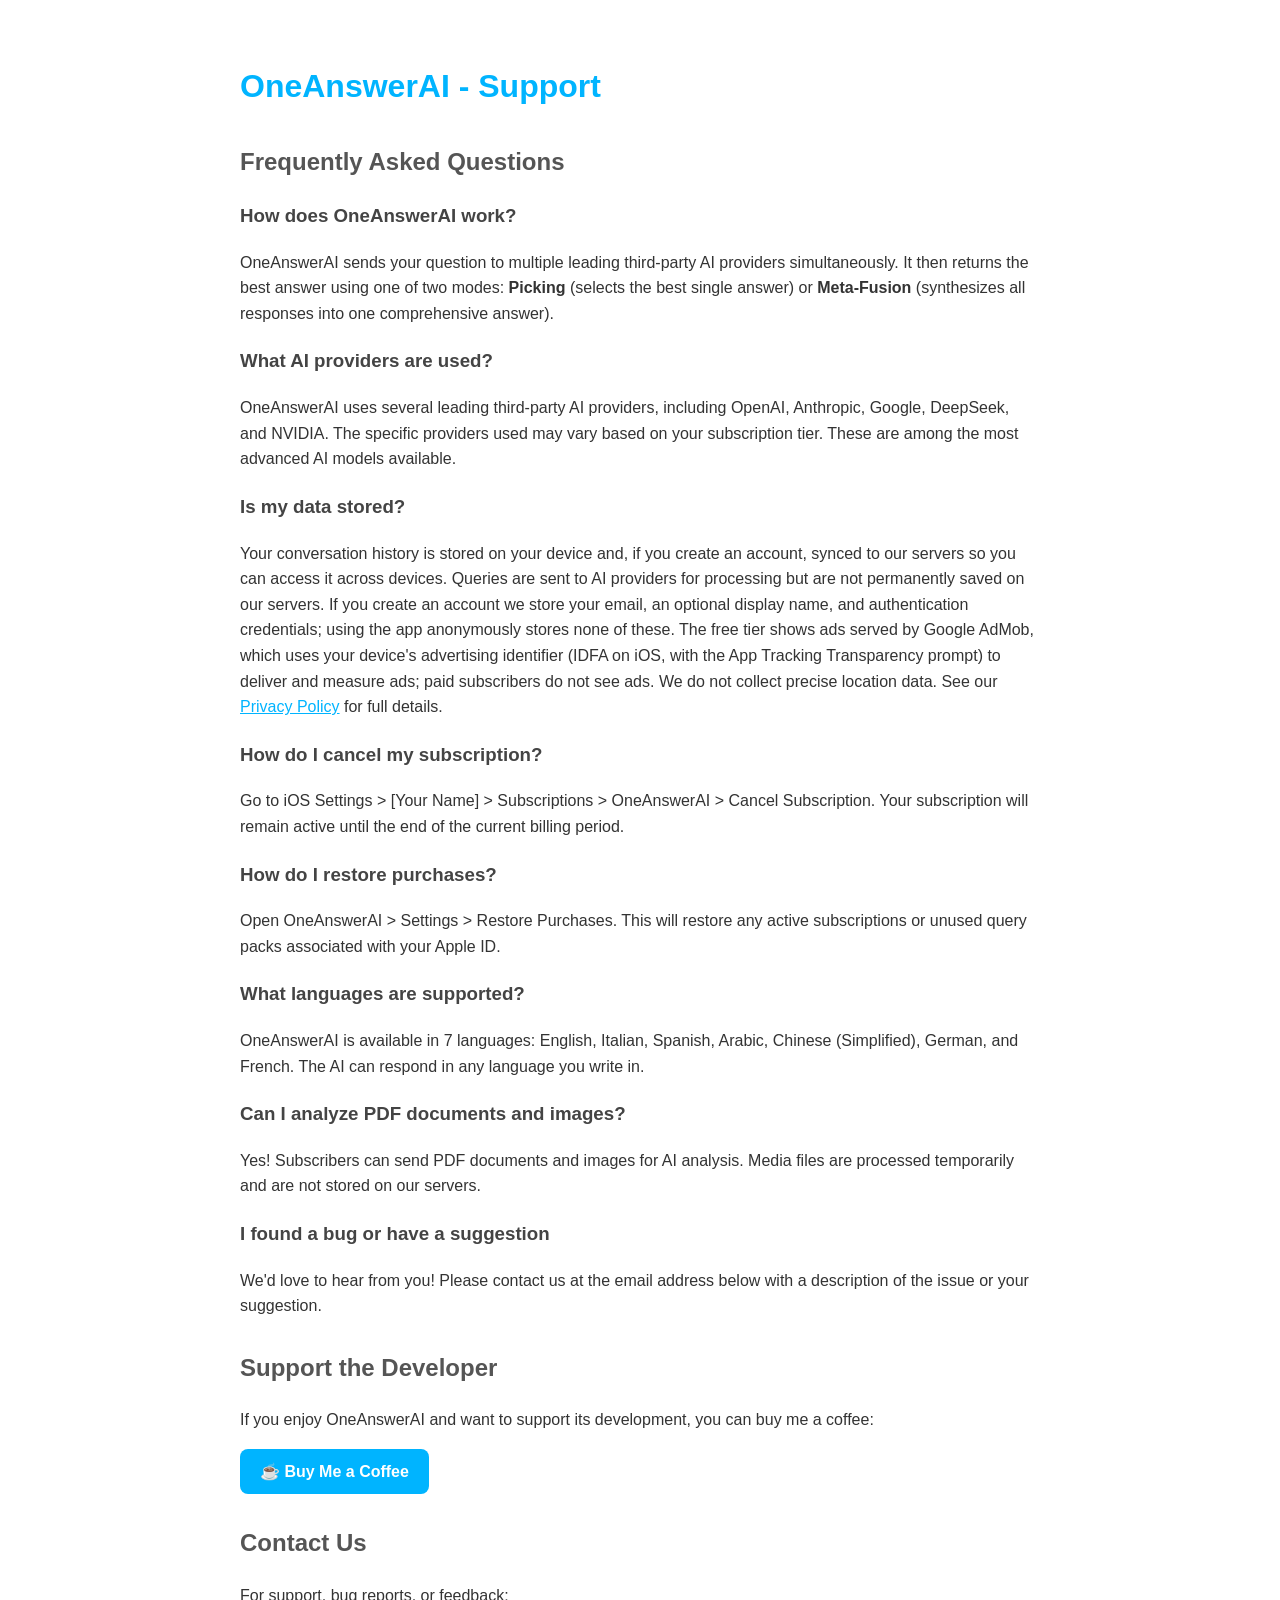
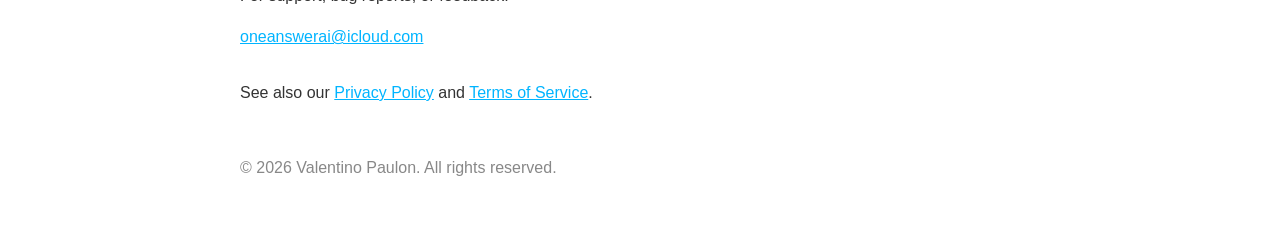
==== support.html @ 1c0a1a00 "Align privacy policy and FAQ with actual data collection (AdMob/IDFA/ATT, Sentry) and update contact" ====
<!DOCTYPE html>
<html lang="en">
<head>
    <meta charset="UTF-8">
    <meta name="viewport" content="width=device-width, initial-scale=1.0">
    <title>OneAnswerAI - Support</title>
    <style>
        body {
            font-family: -apple-system, BlinkMacSystemFont, 'Segoe UI', Roboto, sans-serif;
            max-width: 800px;
            margin: 0 auto;
            padding: 40px 20px;
            line-height: 1.6;
            color: #333;
        }
        h1 { color: #00B4FF; }
        h2 { color: #555; margin-top: 30px; }
        h3 { color: #444; margin-top: 20px; }
        .faq-answer { margin-left: 0; margin-bottom: 20px; }
        a { color: #00B4FF; }
    </style>
</head>
<body>
    <h1>OneAnswerAI - Support</h1>

    <h2>Frequently Asked Questions</h2>

    <h3>How does OneAnswerAI work?</h3>
    <p class="faq-answer">OneAnswerAI sends your question to multiple leading third-party AI providers simultaneously. It then returns the best answer using one of two modes: <strong>Picking</strong> (selects the best single answer) or <strong>Meta-Fusion</strong> (synthesizes all responses into one comprehensive answer).</p>

    <h3>What AI providers are used?</h3>
    <p class="faq-answer">OneAnswerAI uses several leading third-party AI providers, including OpenAI, Anthropic, Google, DeepSeek, and NVIDIA. The specific providers used may vary based on your subscription tier. These are among the most advanced AI models available.</p>

    <h3>Is my data stored?</h3>
    <p class="faq-answer">Your conversation history is stored on your device and, if you create an account, synced to our servers so you can access it across devices. Queries are sent to AI providers for processing but are not permanently saved on our servers. If you create an account we store your email, an optional display name, and authentication credentials; using the app anonymously stores none of these. The free tier shows ads served by Google AdMob, which uses your device's advertising identifier (IDFA on iOS, with the App Tracking Transparency prompt) to deliver and measure ads; paid subscribers do not see ads. We do not collect precise location data. See our <a href="index.html">Privacy Policy</a> for full details.</p>

    <h3>How do I cancel my subscription?</h3>
    <p class="faq-answer">Go to iOS Settings &gt; [Your Name] &gt; Subscriptions &gt; OneAnswerAI &gt; Cancel Subscription. Your subscription will remain active until the end of the current billing period.</p>

    <h3>How do I restore purchases?</h3>
    <p class="faq-answer">Open OneAnswerAI &gt; Settings &gt; Restore Purchases. This will restore any active subscriptions or unused query packs associated with your Apple ID.</p>

    <h3>What languages are supported?</h3>
    <p class="faq-answer">OneAnswerAI is available in 7 languages: English, Italian, Spanish, Arabic, Chinese (Simplified), German, and French. The AI can respond in any language you write in.</p>

    <h3>Can I analyze PDF documents and images?</h3>
    <p class="faq-answer">Yes! Subscribers can send PDF documents and images for AI analysis. Media files are processed temporarily and are not stored on our servers.</p>

    <h3>I found a bug or have a suggestion</h3>
    <p class="faq-answer">We'd love to hear from you! Please contact us at the email address below with a description of the issue or your suggestion.</p>

    <h2>Support the Developer</h2>
    <p>If you enjoy OneAnswerAI and want to support its development, you can buy me a coffee:</p>
    <p><a href="https://paypal.me/leviathan888" target="_blank" style="display: inline-block; background: #00B4FF; color: white; padding: 10px 20px; border-radius: 8px; text-decoration: none; font-weight: bold;">☕ Buy Me a Coffee</a></p>

    <h2>Contact Us</h2>
    <p>For support, bug reports, or feedback:</p>
    <p><a href="mailto:oneanswerai@icloud.com">oneanswerai@icloud.com</a></p>

    <p style="margin-top: 30px;">See also our <a href="index.html">Privacy Policy</a> and <a href="terms.html">Terms of Service</a>.</p>

    <p style="margin-top: 50px; color: #888;">&copy; 2026 Valentino Paulon. All rights reserved.</p>
</body>
</html>
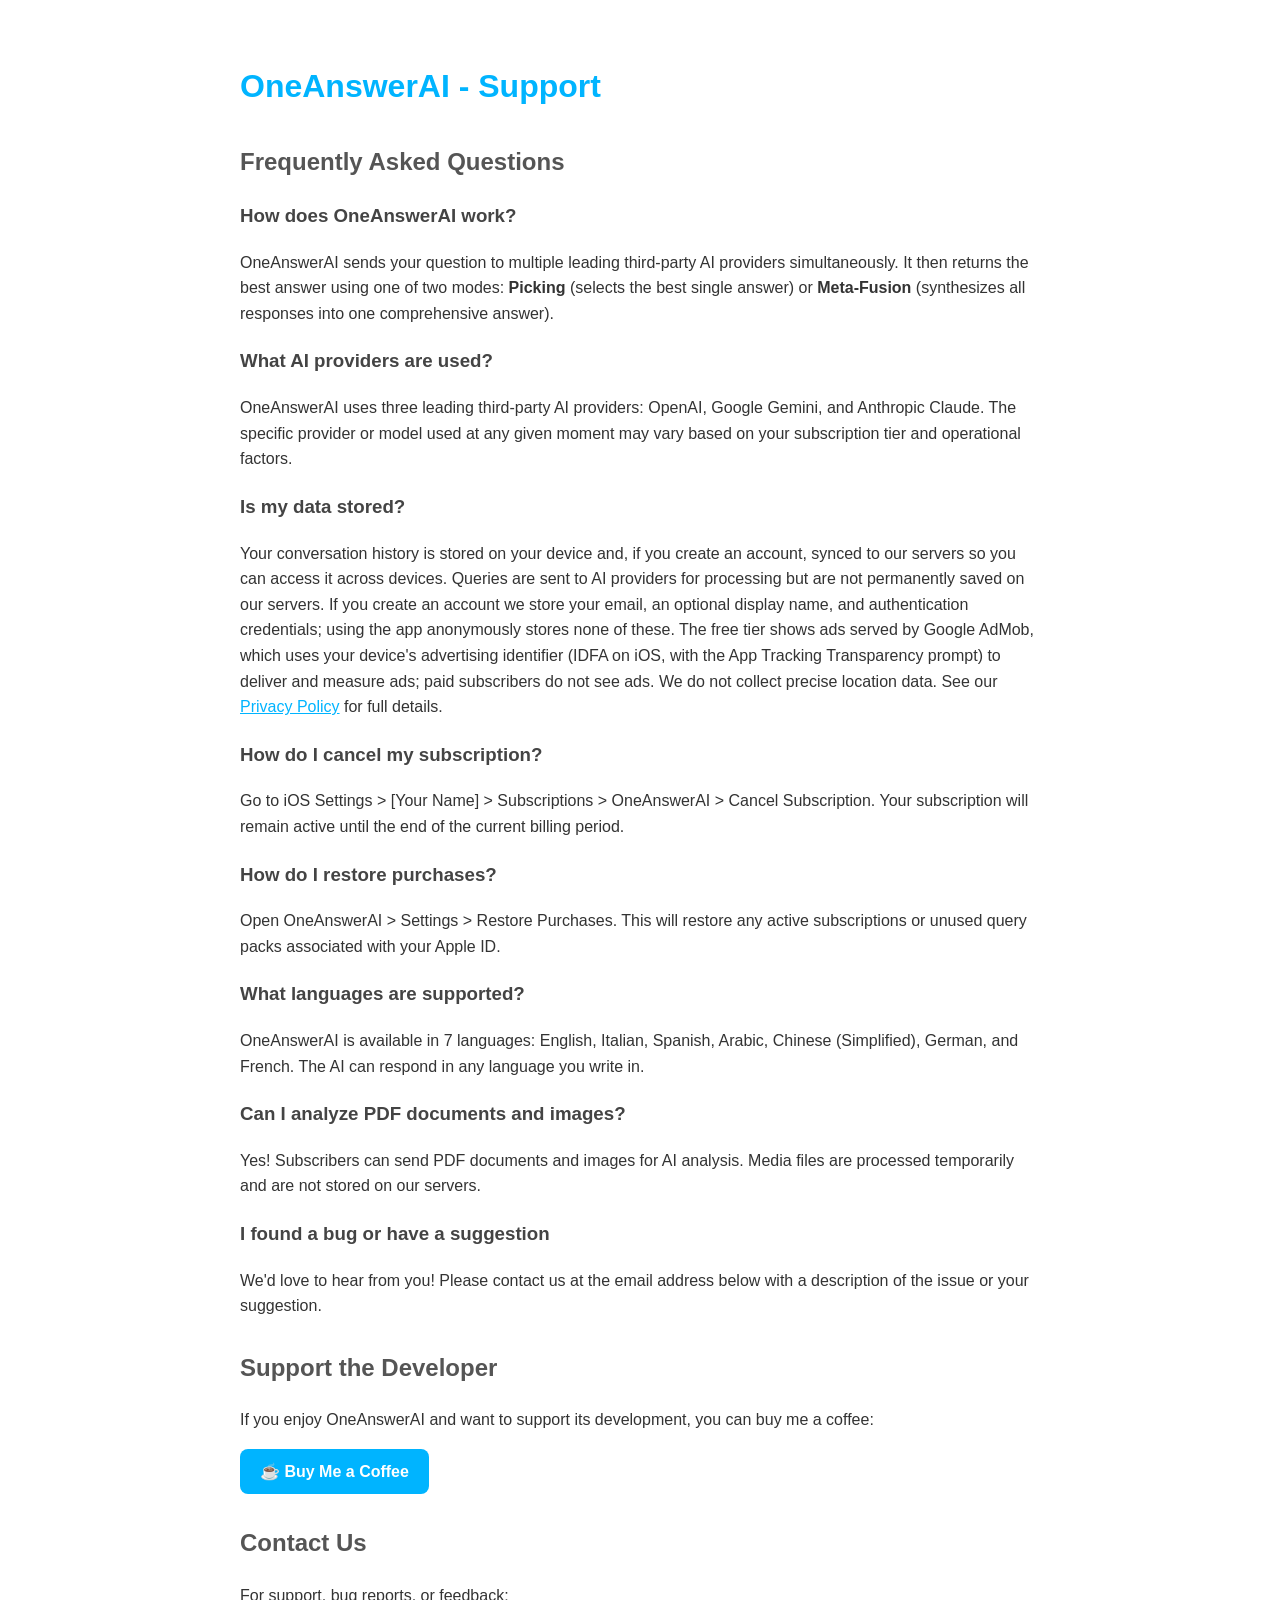
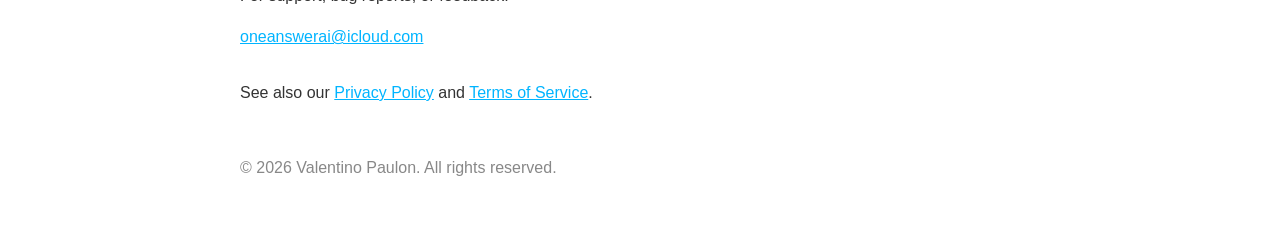
==== commit 60d4bffc: "privacy: remove DeepSeek and NVIDIA processors (not used in production) AI query processing uses onl" ====
--- a/support.html
+++ b/support.html
@@ -29,7 +29,7 @@
     <p class="faq-answer">OneAnswerAI sends your question to multiple leading third-party AI providers simultaneously. It then returns the best answer using one of two modes: <strong>Picking</strong> (selects the best single answer) or <strong>Meta-Fusion</strong> (synthesizes all responses into one comprehensive answer).</p>
 
     <h3>What AI providers are used?</h3>
-    <p class="faq-answer">OneAnswerAI uses several leading third-party AI providers, including OpenAI, Anthropic, Google, DeepSeek, and NVIDIA. The specific providers used may vary based on your subscription tier. These are among the most advanced AI models available.</p>
+    <p class="faq-answer">OneAnswerAI uses three leading third-party AI providers: OpenAI, Google Gemini, and Anthropic Claude. The specific provider or model used at any given moment may vary based on your subscription tier and operational factors.</p>
 
     <h3>Is my data stored?</h3>
     <p class="faq-answer">Your conversation history is stored on your device and, if you create an account, synced to our servers so you can access it across devices. Queries are sent to AI providers for processing but are not permanently saved on our servers. If you create an account we store your email, an optional display name, and authentication credentials; using the app anonymously stores none of these. The free tier shows ads served by Google AdMob, which uses your device's advertising identifier (IDFA on iOS, with the App Tracking Transparency prompt) to deliver and measure ads; paid subscribers do not see ads. We do not collect precise location data. See our <a href="index.html">Privacy Policy</a> for full details.</p>
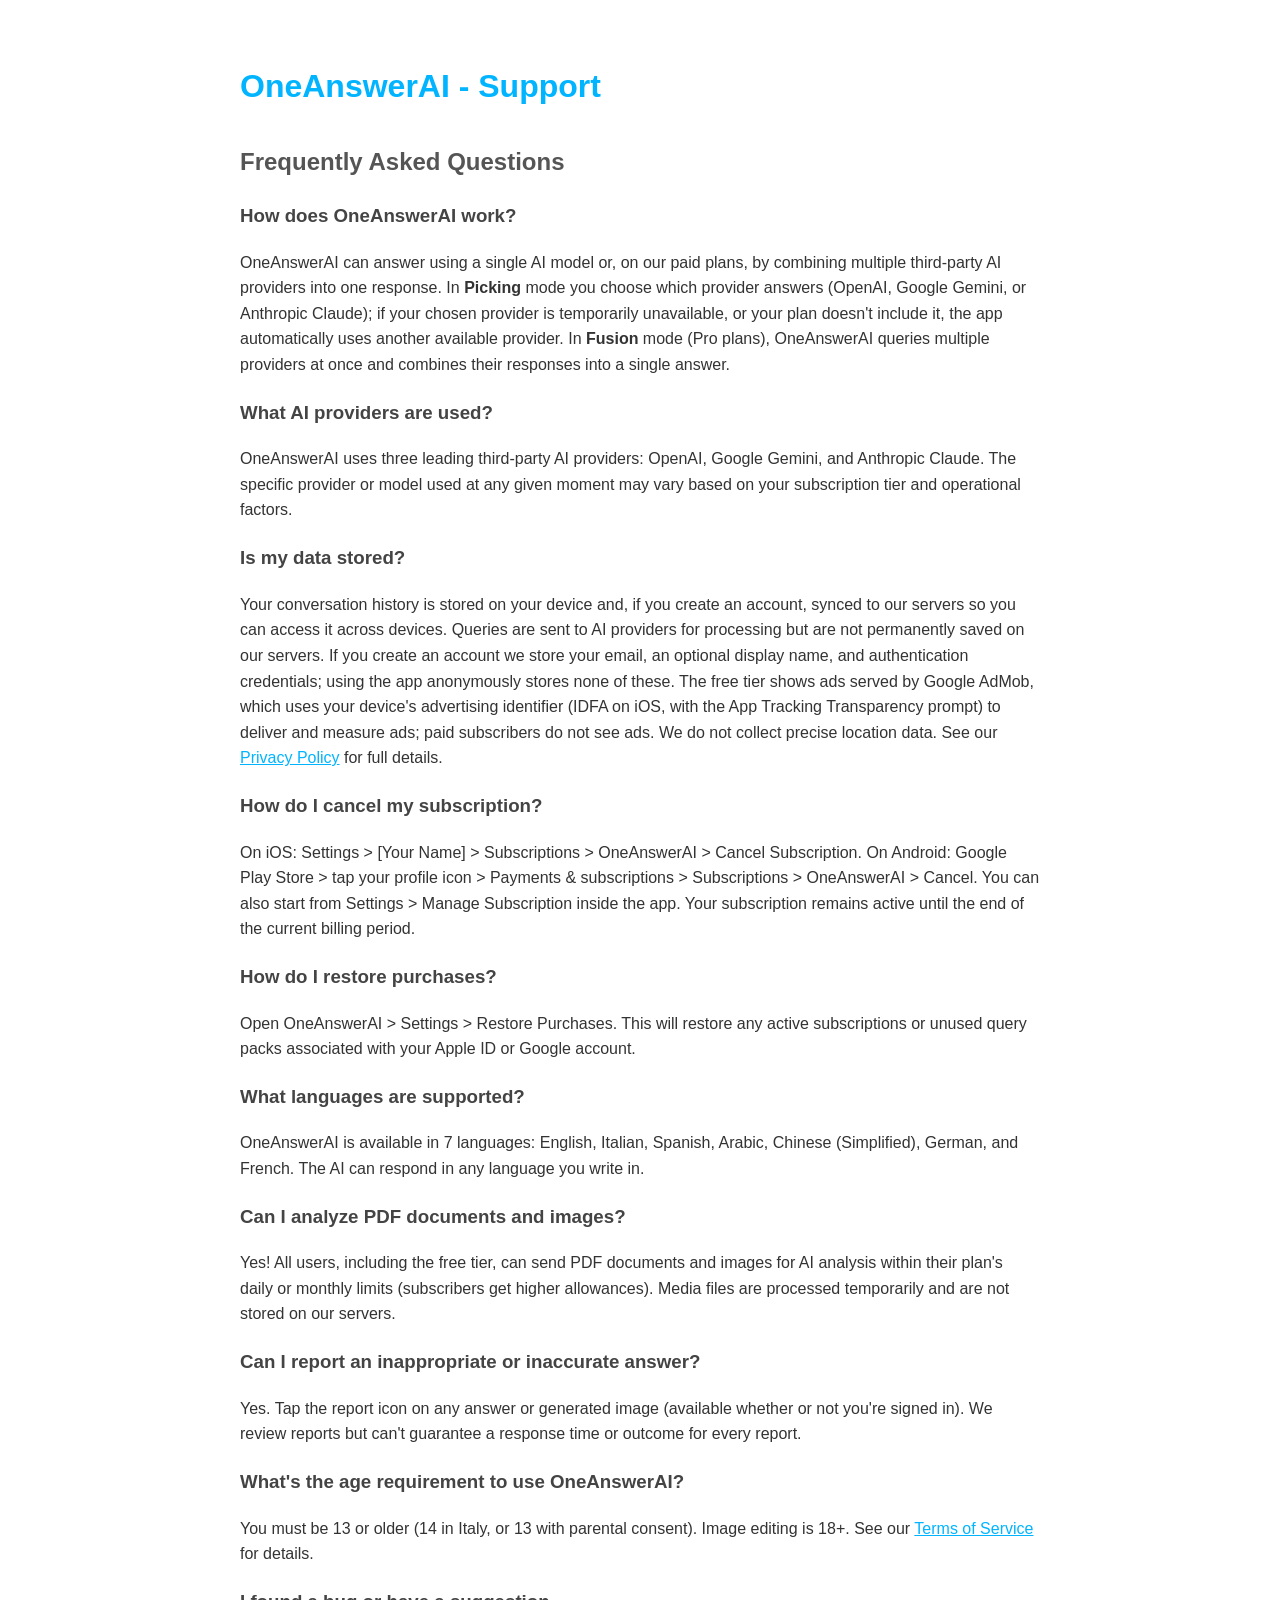
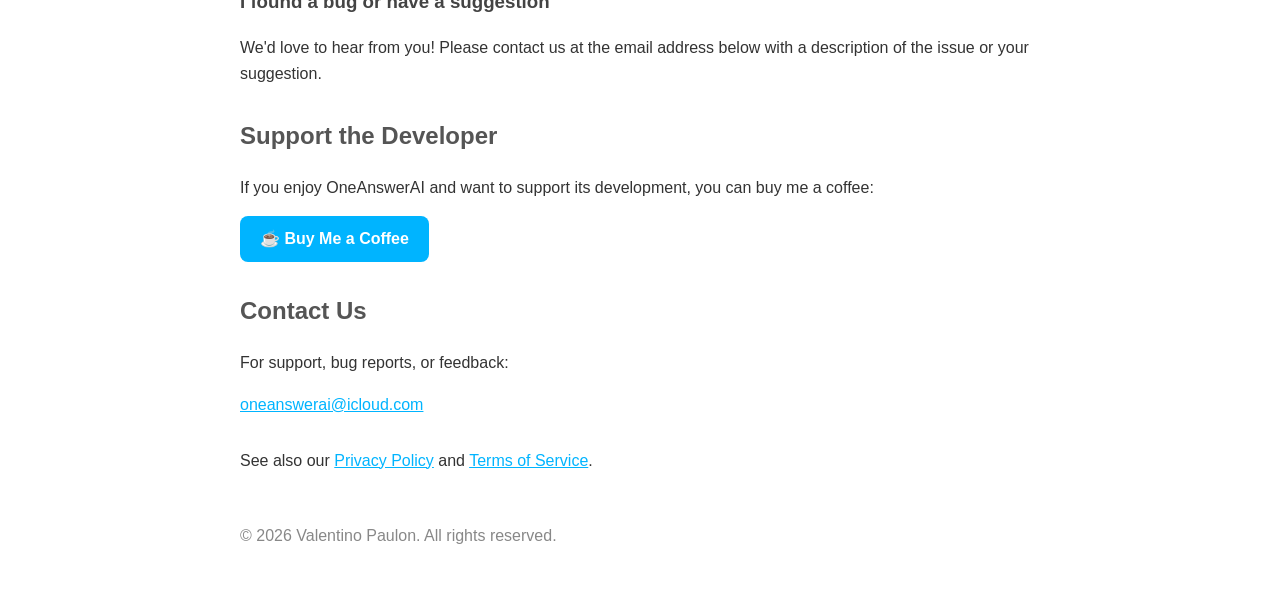
==== commit 86d7821d: "docs(support): fix FAQ accuracy for v2.1 (F101, G37, G01, G03, F177) - Picking/Fusion FAQ: describe " ====
--- a/support.html
+++ b/support.html
@@ -26,7 +26,7 @@
     <h2>Frequently Asked Questions</h2>
 
     <h3>How does OneAnswerAI work?</h3>
-    <p class="faq-answer">OneAnswerAI sends your question to multiple leading third-party AI providers simultaneously. It then returns the best answer using one of two modes: <strong>Picking</strong> (selects the best single answer) or <strong>Meta-Fusion</strong> (synthesizes all responses into one comprehensive answer).</p>
+    <p class="faq-answer">OneAnswerAI can answer using a single AI model or, on our paid plans, by combining multiple third-party AI providers into one response. In <strong>Picking</strong> mode you choose which provider answers (OpenAI, Google Gemini, or Anthropic Claude); if your chosen provider is temporarily unavailable, or your plan doesn't include it, the app automatically uses another available provider. In <strong>Fusion</strong> mode (Pro plans), OneAnswerAI queries multiple providers at once and combines their responses into a single answer.</p>
 
     <h3>What AI providers are used?</h3>
     <p class="faq-answer">OneAnswerAI uses three leading third-party AI providers: OpenAI, Google Gemini, and Anthropic Claude. The specific provider or model used at any given moment may vary based on your subscription tier and operational factors.</p>
@@ -35,16 +35,22 @@
     <p class="faq-answer">Your conversation history is stored on your device and, if you create an account, synced to our servers so you can access it across devices. Queries are sent to AI providers for processing but are not permanently saved on our servers. If you create an account we store your email, an optional display name, and authentication credentials; using the app anonymously stores none of these. The free tier shows ads served by Google AdMob, which uses your device's advertising identifier (IDFA on iOS, with the App Tracking Transparency prompt) to deliver and measure ads; paid subscribers do not see ads. We do not collect precise location data. See our <a href="index.html">Privacy Policy</a> for full details.</p>
 
     <h3>How do I cancel my subscription?</h3>
-    <p class="faq-answer">Go to iOS Settings &gt; [Your Name] &gt; Subscriptions &gt; OneAnswerAI &gt; Cancel Subscription. Your subscription will remain active until the end of the current billing period.</p>
+    <p class="faq-answer">On iOS: Settings &gt; [Your Name] &gt; Subscriptions &gt; OneAnswerAI &gt; Cancel Subscription. On Android: Google Play Store &gt; tap your profile icon &gt; Payments &amp; subscriptions &gt; Subscriptions &gt; OneAnswerAI &gt; Cancel. You can also start from Settings &gt; Manage Subscription inside the app. Your subscription remains active until the end of the current billing period.</p>
 
     <h3>How do I restore purchases?</h3>
-    <p class="faq-answer">Open OneAnswerAI &gt; Settings &gt; Restore Purchases. This will restore any active subscriptions or unused query packs associated with your Apple ID.</p>
+    <p class="faq-answer">Open OneAnswerAI &gt; Settings &gt; Restore Purchases. This will restore any active subscriptions or unused query packs associated with your Apple ID or Google account.</p>
 
     <h3>What languages are supported?</h3>
     <p class="faq-answer">OneAnswerAI is available in 7 languages: English, Italian, Spanish, Arabic, Chinese (Simplified), German, and French. The AI can respond in any language you write in.</p>
 
     <h3>Can I analyze PDF documents and images?</h3>
-    <p class="faq-answer">Yes! Subscribers can send PDF documents and images for AI analysis. Media files are processed temporarily and are not stored on our servers.</p>
+    <p class="faq-answer">Yes! All users, including the free tier, can send PDF documents and images for AI analysis within their plan's daily or monthly limits (subscribers get higher allowances). Media files are processed temporarily and are not stored on our servers.</p>
+
+    <h3>Can I report an inappropriate or inaccurate answer?</h3>
+    <p class="faq-answer">Yes. Tap the report icon on any answer or generated image (available whether or not you're signed in). We review reports but can't guarantee a response time or outcome for every report.</p>
+
+    <h3>What's the age requirement to use OneAnswerAI?</h3>
+    <p class="faq-answer">You must be 13 or older (14 in Italy, or 13 with parental consent). Image editing is 18+. See our <a href="terms.html">Terms of Service</a> for details.</p>
 
     <h3>I found a bug or have a suggestion</h3>
     <p class="faq-answer">We'd love to hear from you! Please contact us at the email address below with a description of the issue or your suggestion.</p>
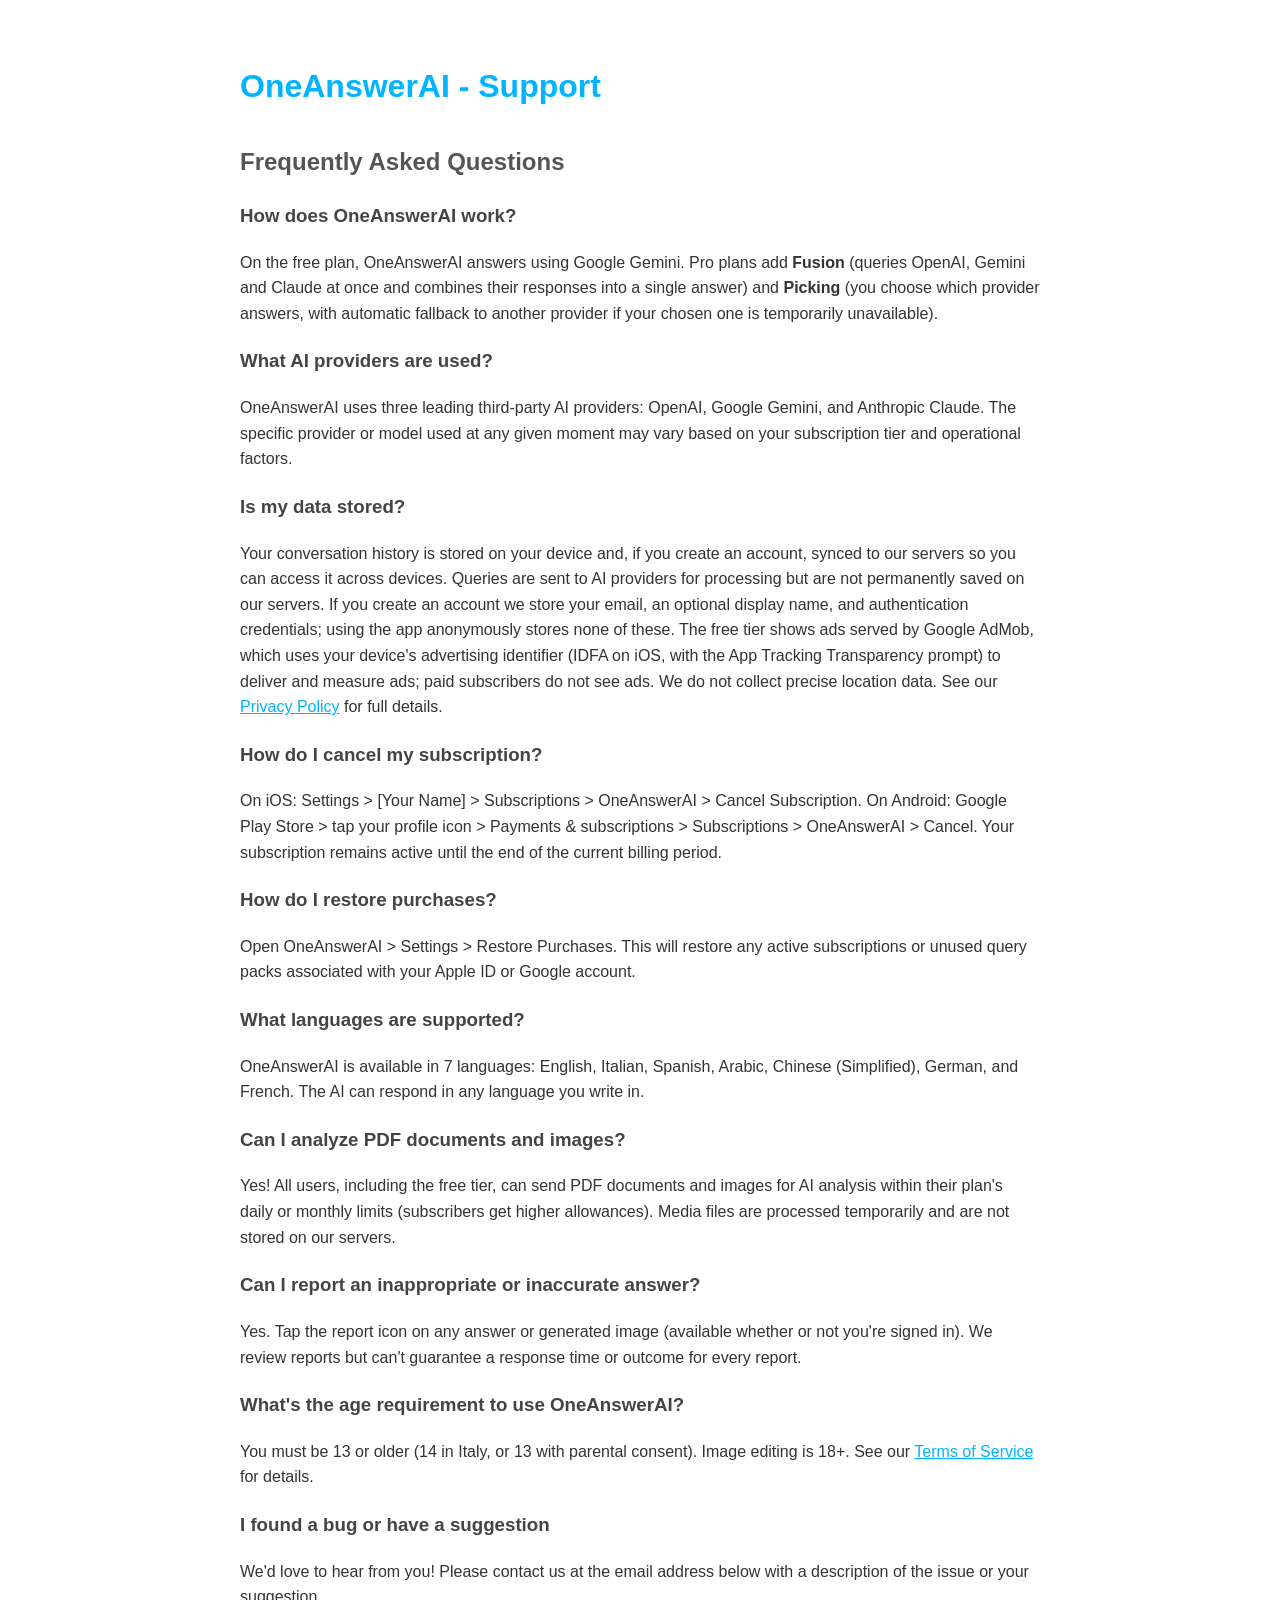
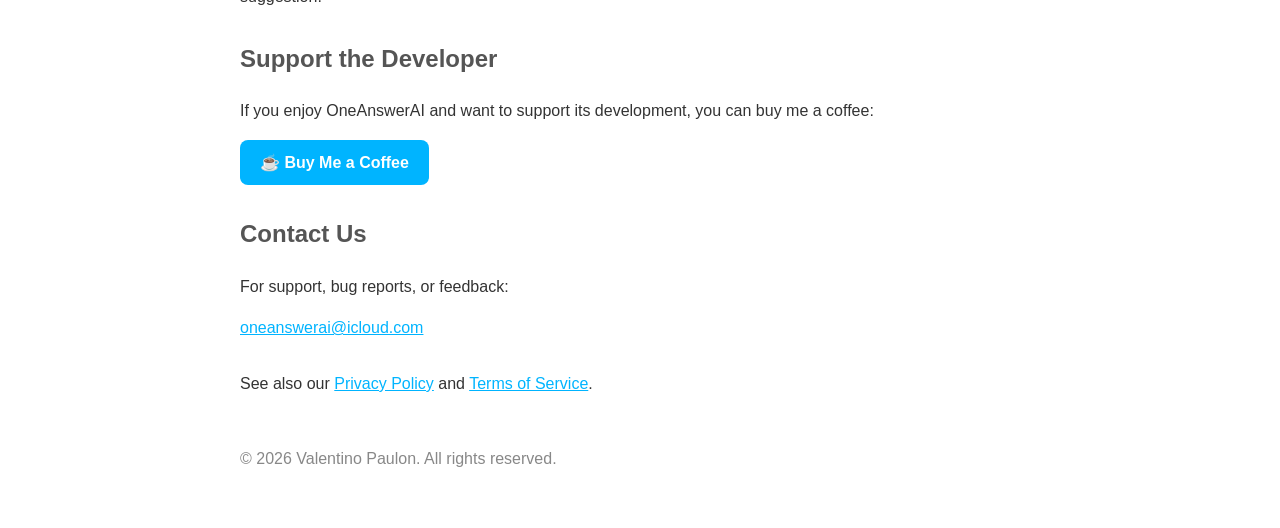
==== commit e2dab7b7: "fix(legal): remove false auto-fallback and manage-subscription claims from support FAQ (DOC-03 fix r" ====
--- a/support.html
+++ b/support.html
@@ -26,7 +26,7 @@
     <h2>Frequently Asked Questions</h2>
 
     <h3>How does OneAnswerAI work?</h3>
-    <p class="faq-answer">OneAnswerAI can answer using a single AI model or, on our paid plans, by combining multiple third-party AI providers into one response. In <strong>Picking</strong> mode you choose which provider answers (OpenAI, Google Gemini, or Anthropic Claude); if your chosen provider is temporarily unavailable, or your plan doesn't include it, the app automatically uses another available provider. In <strong>Fusion</strong> mode (Pro plans), OneAnswerAI queries multiple providers at once and combines their responses into a single answer.</p>
+    <p class="faq-answer">On the free plan, OneAnswerAI answers using Google Gemini. Pro plans add <strong>Fusion</strong> (queries OpenAI, Gemini and Claude at once and combines their responses into a single answer) and <strong>Picking</strong> (you choose which provider answers, with automatic fallback to another provider if your chosen one is temporarily unavailable).</p>
 
     <h3>What AI providers are used?</h3>
     <p class="faq-answer">OneAnswerAI uses three leading third-party AI providers: OpenAI, Google Gemini, and Anthropic Claude. The specific provider or model used at any given moment may vary based on your subscription tier and operational factors.</p>
@@ -35,7 +35,7 @@
     <p class="faq-answer">Your conversation history is stored on your device and, if you create an account, synced to our servers so you can access it across devices. Queries are sent to AI providers for processing but are not permanently saved on our servers. If you create an account we store your email, an optional display name, and authentication credentials; using the app anonymously stores none of these. The free tier shows ads served by Google AdMob, which uses your device's advertising identifier (IDFA on iOS, with the App Tracking Transparency prompt) to deliver and measure ads; paid subscribers do not see ads. We do not collect precise location data. See our <a href="index.html">Privacy Policy</a> for full details.</p>
 
     <h3>How do I cancel my subscription?</h3>
-    <p class="faq-answer">On iOS: Settings &gt; [Your Name] &gt; Subscriptions &gt; OneAnswerAI &gt; Cancel Subscription. On Android: Google Play Store &gt; tap your profile icon &gt; Payments &amp; subscriptions &gt; Subscriptions &gt; OneAnswerAI &gt; Cancel. You can also start from Settings &gt; Manage Subscription inside the app. Your subscription remains active until the end of the current billing period.</p>
+    <p class="faq-answer">On iOS: Settings &gt; [Your Name] &gt; Subscriptions &gt; OneAnswerAI &gt; Cancel Subscription. On Android: Google Play Store &gt; tap your profile icon &gt; Payments &amp; subscriptions &gt; Subscriptions &gt; OneAnswerAI &gt; Cancel. Your subscription remains active until the end of the current billing period.</p>
 
     <h3>How do I restore purchases?</h3>
     <p class="faq-answer">Open OneAnswerAI &gt; Settings &gt; Restore Purchases. This will restore any active subscriptions or unused query packs associated with your Apple ID or Google account.</p>
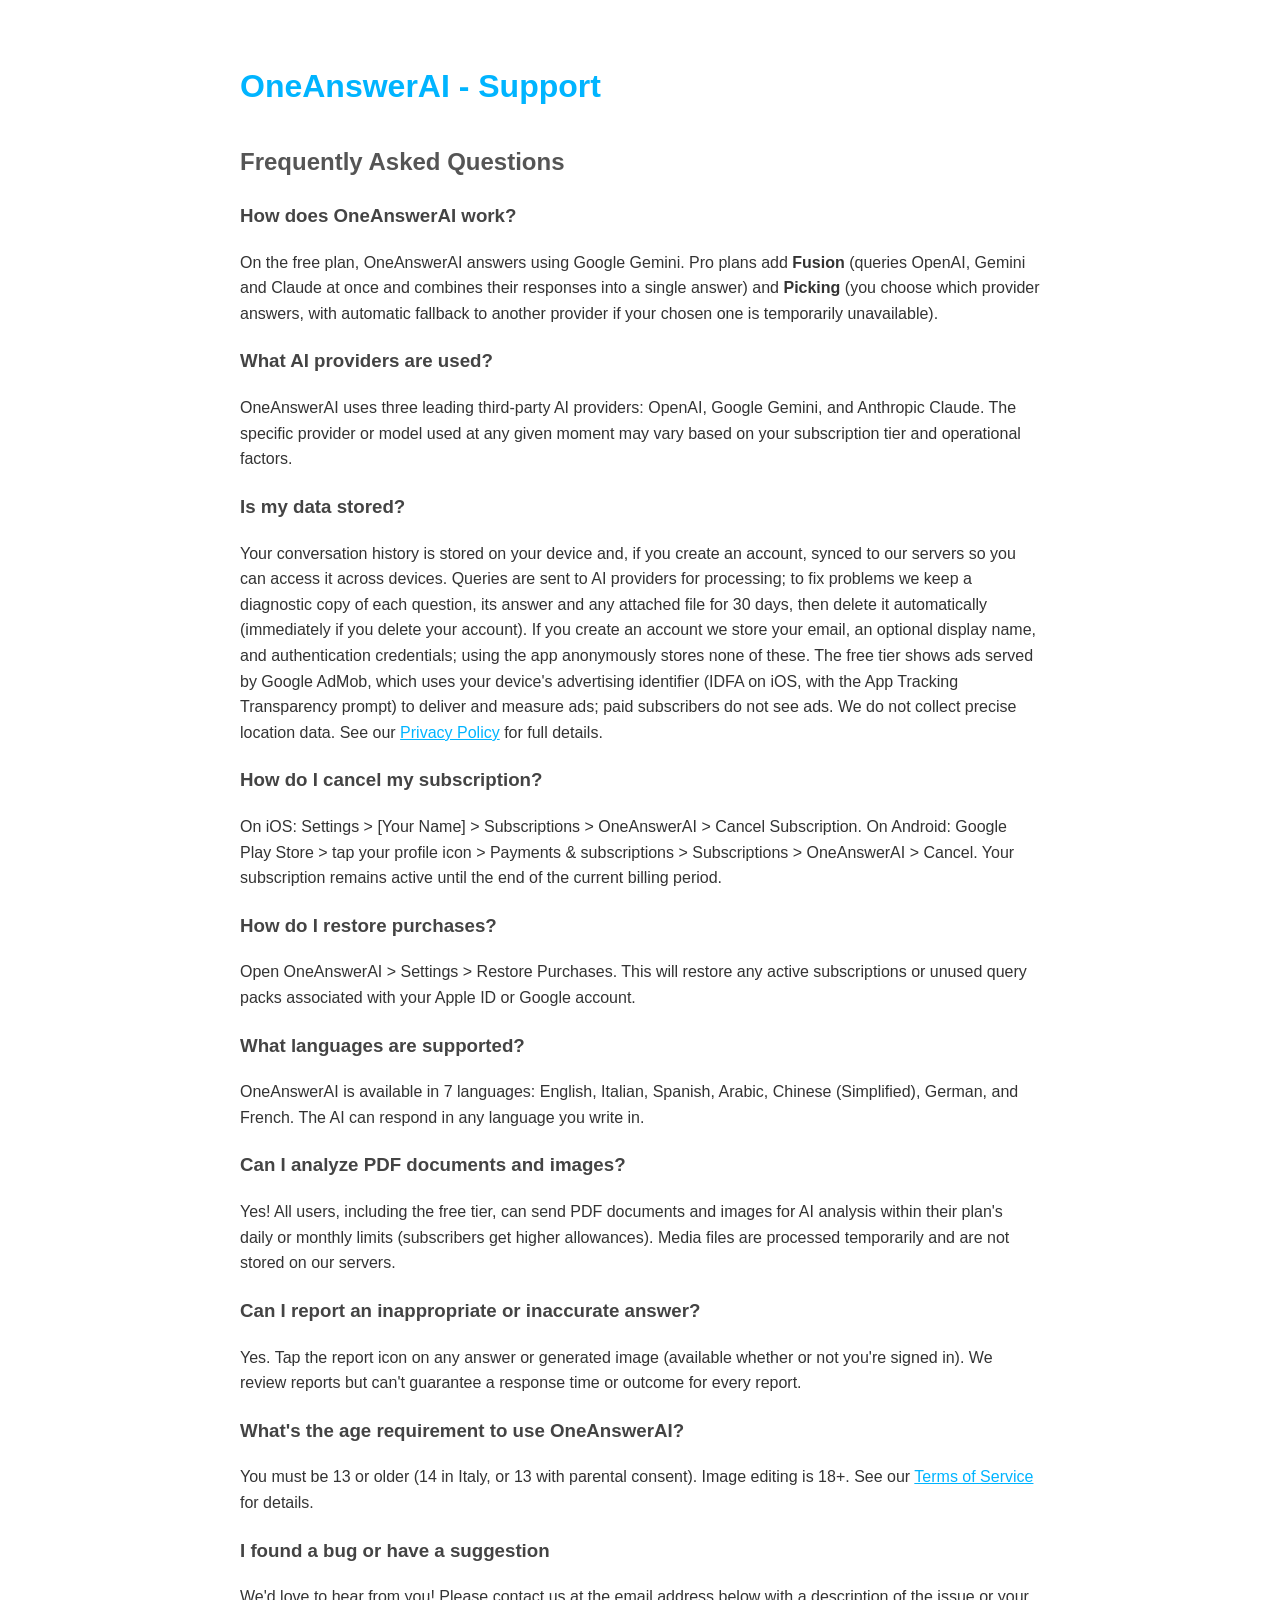
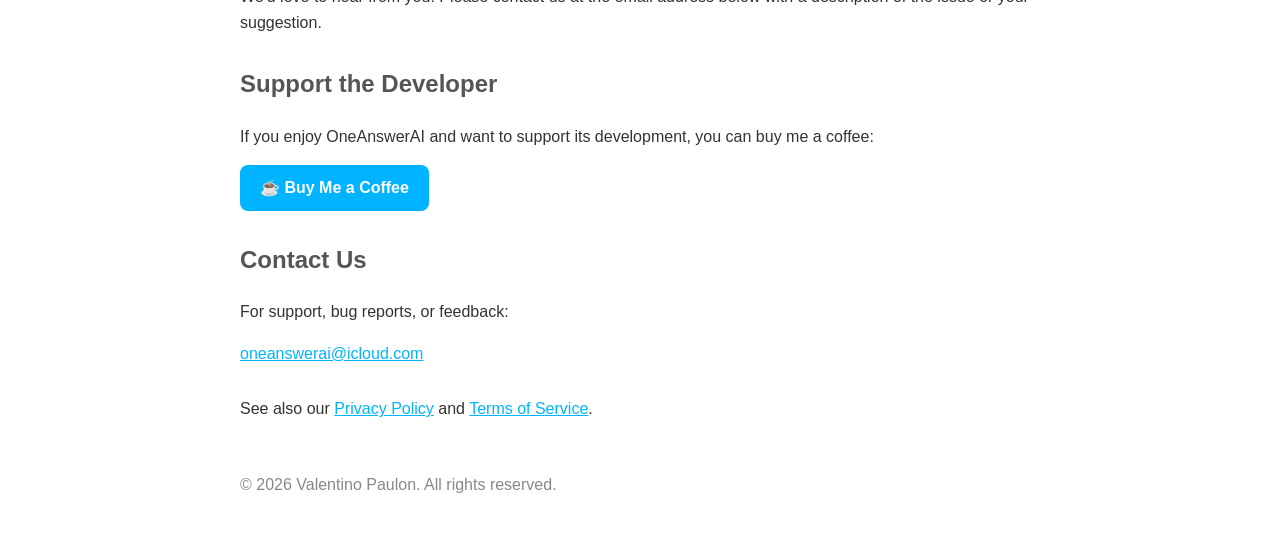
==== commit f397b38f: "legal: disclose the 30-day diagnostic log of questions, answers and attached files Questions, answer" ====
--- a/support.html
+++ b/support.html
@@ -32,7 +32,7 @@
     <p class="faq-answer">OneAnswerAI uses three leading third-party AI providers: OpenAI, Google Gemini, and Anthropic Claude. The specific provider or model used at any given moment may vary based on your subscription tier and operational factors.</p>
 
     <h3>Is my data stored?</h3>
-    <p class="faq-answer">Your conversation history is stored on your device and, if you create an account, synced to our servers so you can access it across devices. Queries are sent to AI providers for processing but are not permanently saved on our servers. If you create an account we store your email, an optional display name, and authentication credentials; using the app anonymously stores none of these. The free tier shows ads served by Google AdMob, which uses your device's advertising identifier (IDFA on iOS, with the App Tracking Transparency prompt) to deliver and measure ads; paid subscribers do not see ads. We do not collect precise location data. See our <a href="index.html">Privacy Policy</a> for full details.</p>
+    <p class="faq-answer">Your conversation history is stored on your device and, if you create an account, synced to our servers so you can access it across devices. Queries are sent to AI providers for processing; to fix problems we keep a diagnostic copy of each question, its answer and any attached file for 30 days, then delete it automatically (immediately if you delete your account). If you create an account we store your email, an optional display name, and authentication credentials; using the app anonymously stores none of these. The free tier shows ads served by Google AdMob, which uses your device's advertising identifier (IDFA on iOS, with the App Tracking Transparency prompt) to deliver and measure ads; paid subscribers do not see ads. We do not collect precise location data. See our <a href="index.html">Privacy Policy</a> for full details.</p>
 
     <h3>How do I cancel my subscription?</h3>
     <p class="faq-answer">On iOS: Settings &gt; [Your Name] &gt; Subscriptions &gt; OneAnswerAI &gt; Cancel Subscription. On Android: Google Play Store &gt; tap your profile icon &gt; Payments &amp; subscriptions &gt; Subscriptions &gt; OneAnswerAI &gt; Cancel. Your subscription remains active until the end of the current billing period.</p>
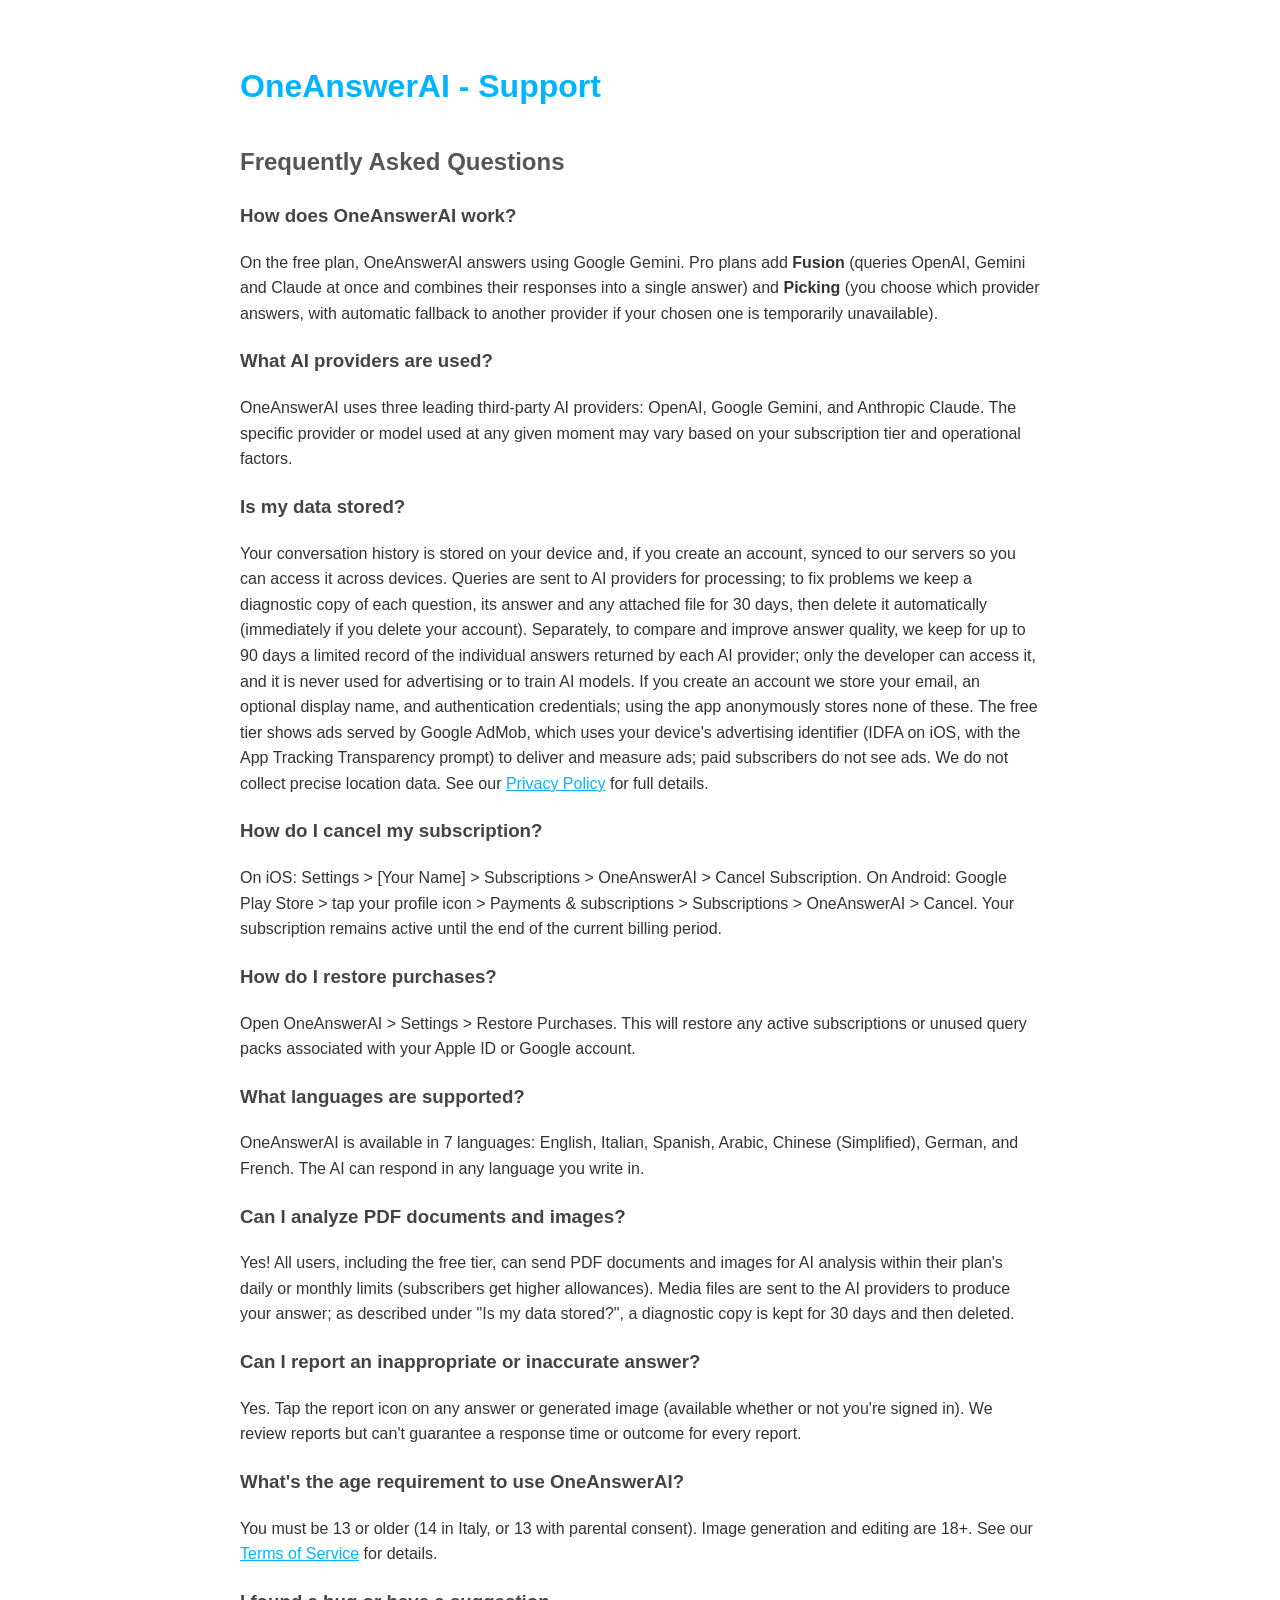
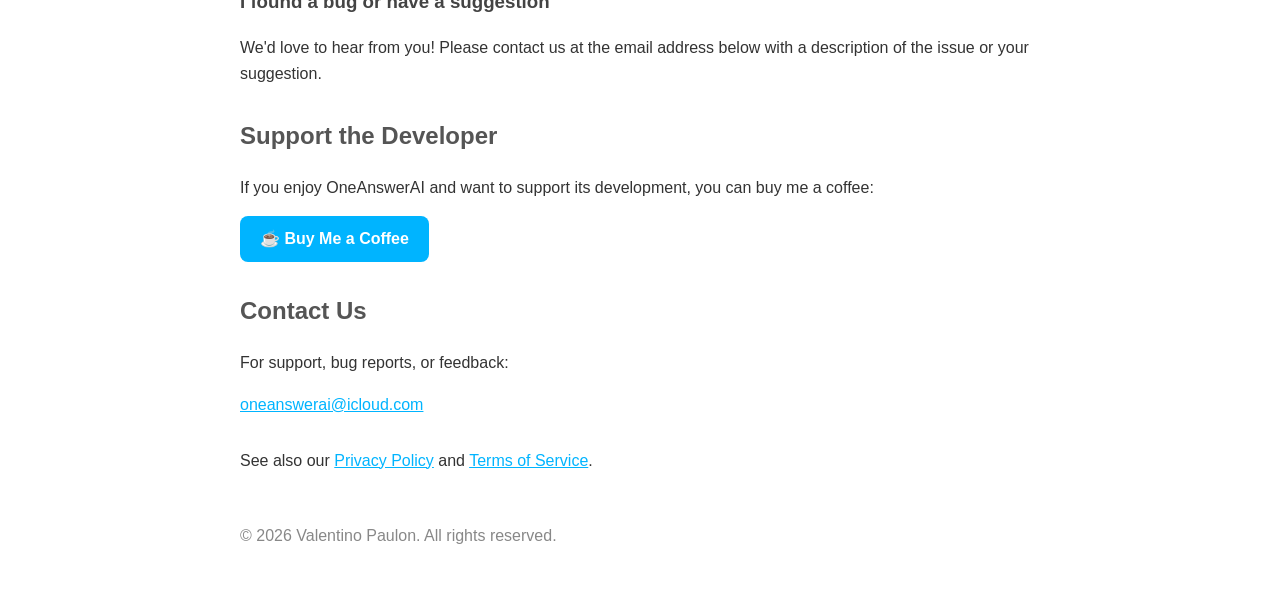
==== commit 164f62d6: "legal: web app section, 30-day media copy and 90-day answer record in FAQ, weekly plan closed to new" ====
--- a/support.html
+++ b/support.html
@@ -32,7 +32,7 @@
     <p class="faq-answer">OneAnswerAI uses three leading third-party AI providers: OpenAI, Google Gemini, and Anthropic Claude. The specific provider or model used at any given moment may vary based on your subscription tier and operational factors.</p>
 
     <h3>Is my data stored?</h3>
-    <p class="faq-answer">Your conversation history is stored on your device and, if you create an account, synced to our servers so you can access it across devices. Queries are sent to AI providers for processing; to fix problems we keep a diagnostic copy of each question, its answer and any attached file for 30 days, then delete it automatically (immediately if you delete your account). If you create an account we store your email, an optional display name, and authentication credentials; using the app anonymously stores none of these. The free tier shows ads served by Google AdMob, which uses your device's advertising identifier (IDFA on iOS, with the App Tracking Transparency prompt) to deliver and measure ads; paid subscribers do not see ads. We do not collect precise location data. See our <a href="index.html">Privacy Policy</a> for full details.</p>
+    <p class="faq-answer">Your conversation history is stored on your device and, if you create an account, synced to our servers so you can access it across devices. Queries are sent to AI providers for processing; to fix problems we keep a diagnostic copy of each question, its answer and any attached file for 30 days, then delete it automatically (immediately if you delete your account). Separately, to compare and improve answer quality, we keep for up to 90 days a limited record of the individual answers returned by each AI provider; only the developer can access it, and it is never used for advertising or to train AI models. If you create an account we store your email, an optional display name, and authentication credentials; using the app anonymously stores none of these. The free tier shows ads served by Google AdMob, which uses your device's advertising identifier (IDFA on iOS, with the App Tracking Transparency prompt) to deliver and measure ads; paid subscribers do not see ads. We do not collect precise location data. See our <a href="index.html">Privacy Policy</a> for full details.</p>
 
     <h3>How do I cancel my subscription?</h3>
     <p class="faq-answer">On iOS: Settings &gt; [Your Name] &gt; Subscriptions &gt; OneAnswerAI &gt; Cancel Subscription. On Android: Google Play Store &gt; tap your profile icon &gt; Payments &amp; subscriptions &gt; Subscriptions &gt; OneAnswerAI &gt; Cancel. Your subscription remains active until the end of the current billing period.</p>
@@ -44,13 +44,13 @@
     <p class="faq-answer">OneAnswerAI is available in 7 languages: English, Italian, Spanish, Arabic, Chinese (Simplified), German, and French. The AI can respond in any language you write in.</p>
 
     <h3>Can I analyze PDF documents and images?</h3>
-    <p class="faq-answer">Yes! All users, including the free tier, can send PDF documents and images for AI analysis within their plan's daily or monthly limits (subscribers get higher allowances). Media files are processed temporarily and are not stored on our servers.</p>
+    <p class="faq-answer">Yes! All users, including the free tier, can send PDF documents and images for AI analysis within their plan's daily or monthly limits (subscribers get higher allowances). Media files are sent to the AI providers to produce your answer; as described under "Is my data stored?", a diagnostic copy is kept for 30 days and then deleted.</p>
 
     <h3>Can I report an inappropriate or inaccurate answer?</h3>
     <p class="faq-answer">Yes. Tap the report icon on any answer or generated image (available whether or not you're signed in). We review reports but can't guarantee a response time or outcome for every report.</p>
 
     <h3>What's the age requirement to use OneAnswerAI?</h3>
-    <p class="faq-answer">You must be 13 or older (14 in Italy, or 13 with parental consent). Image editing is 18+. See our <a href="terms.html">Terms of Service</a> for details.</p>
+    <p class="faq-answer">You must be 13 or older (14 in Italy, or 13 with parental consent). Image generation and editing are 18+. See our <a href="terms.html">Terms of Service</a> for details.</p>
 
     <h3>I found a bug or have a suggestion</h3>
     <p class="faq-answer">We'd love to hear from you! Please contact us at the email address below with a description of the issue or your suggestion.</p>
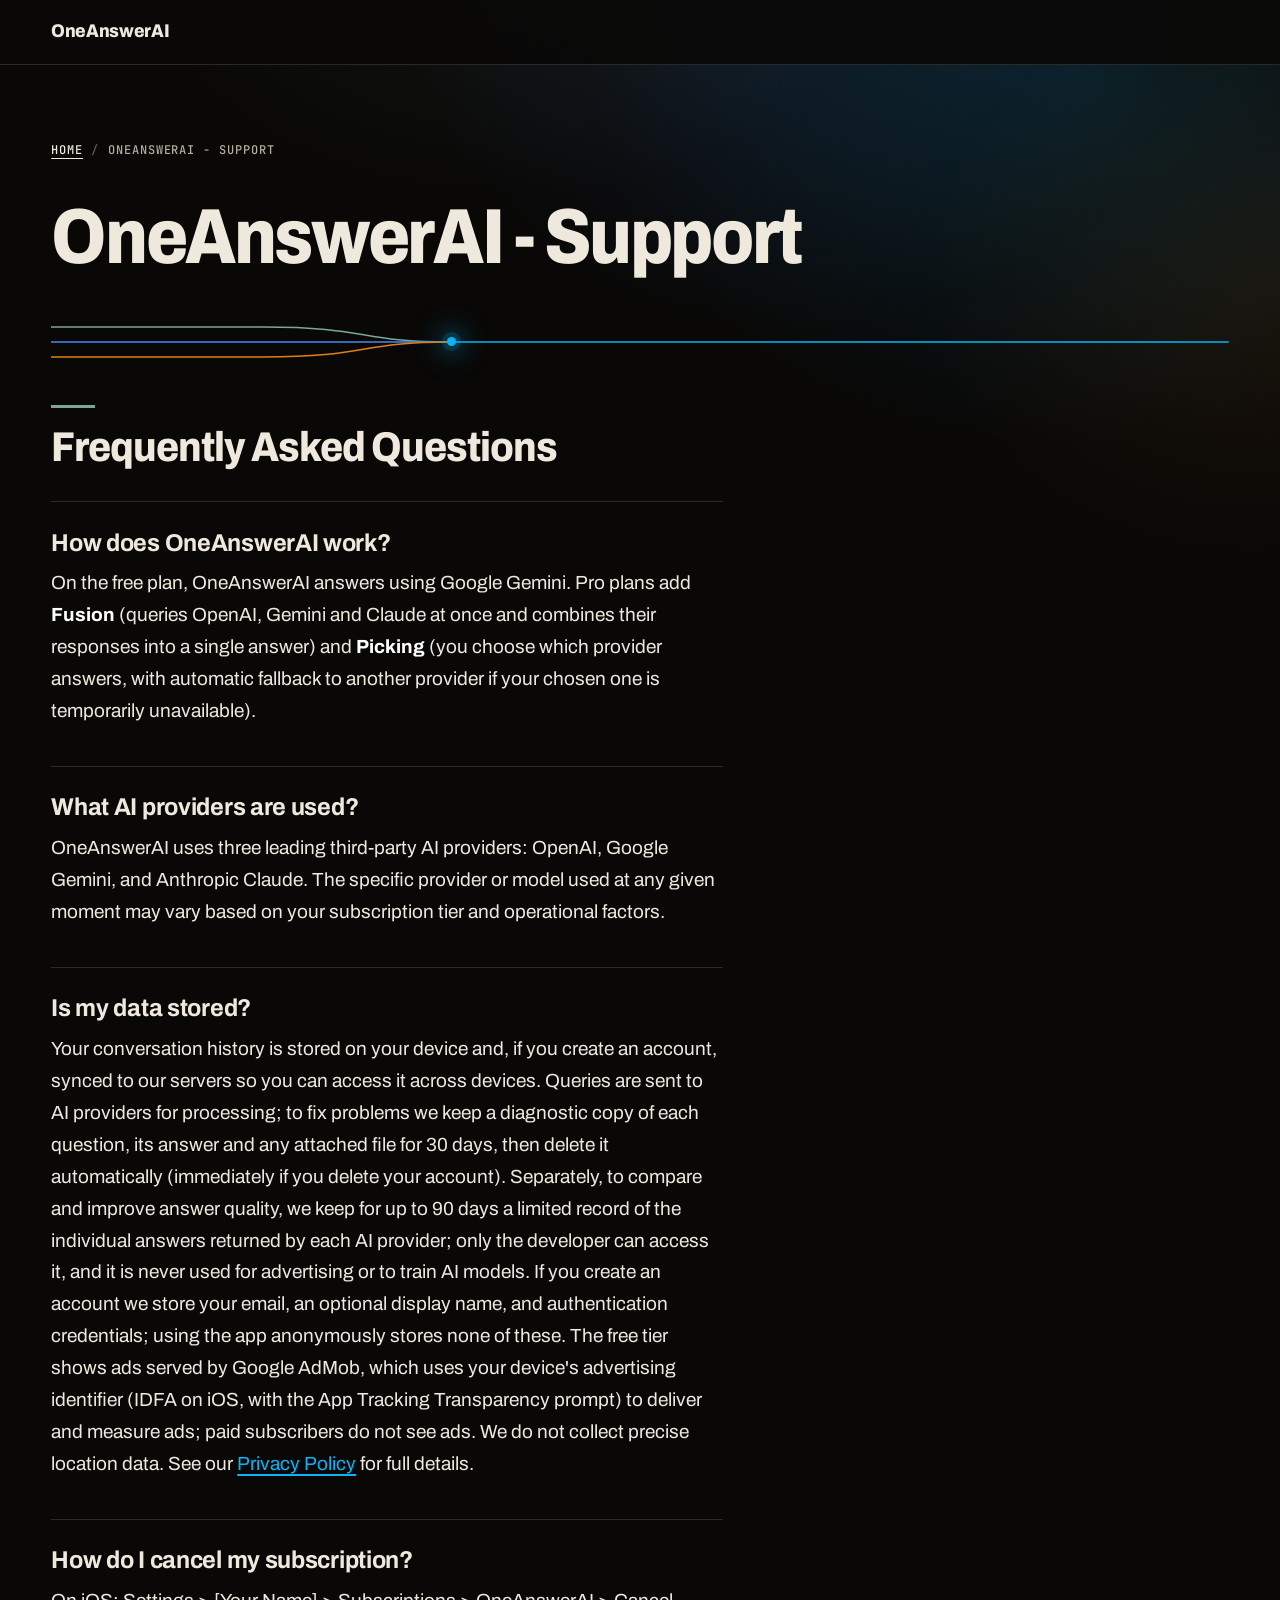
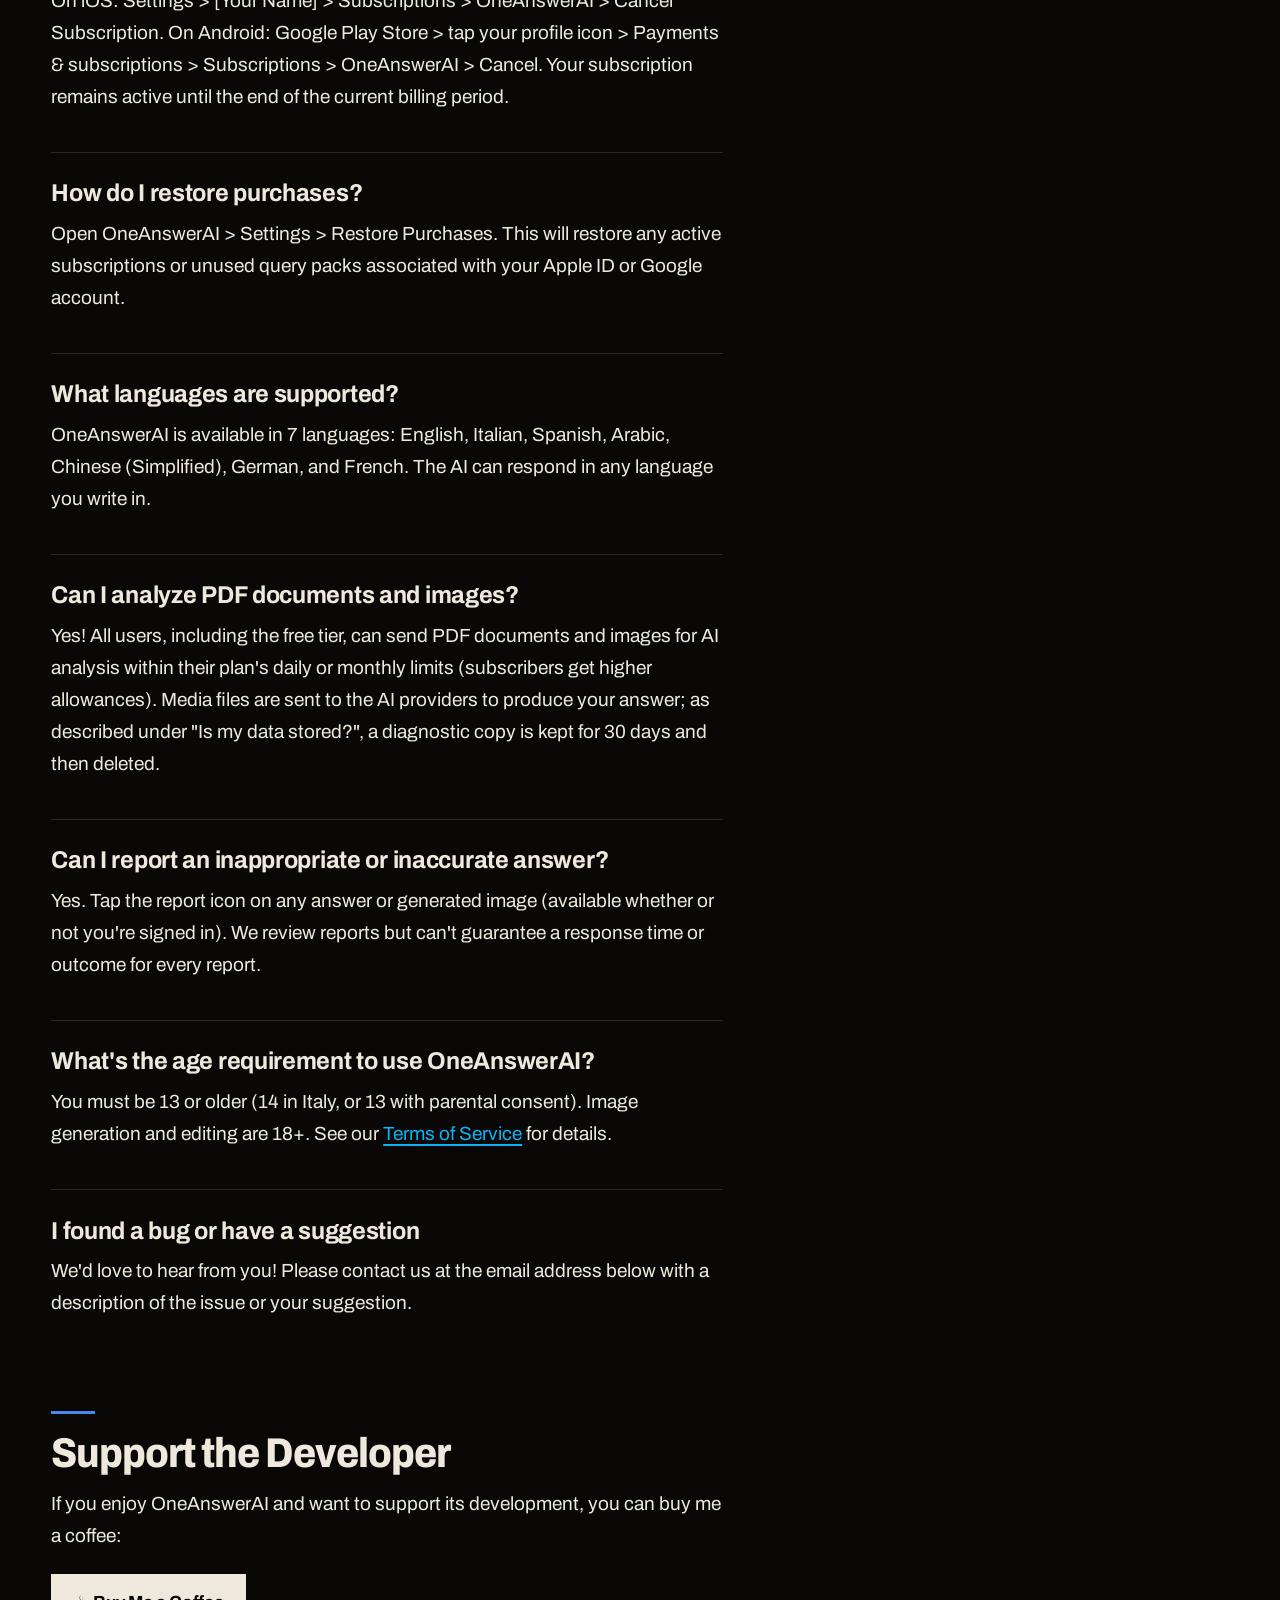
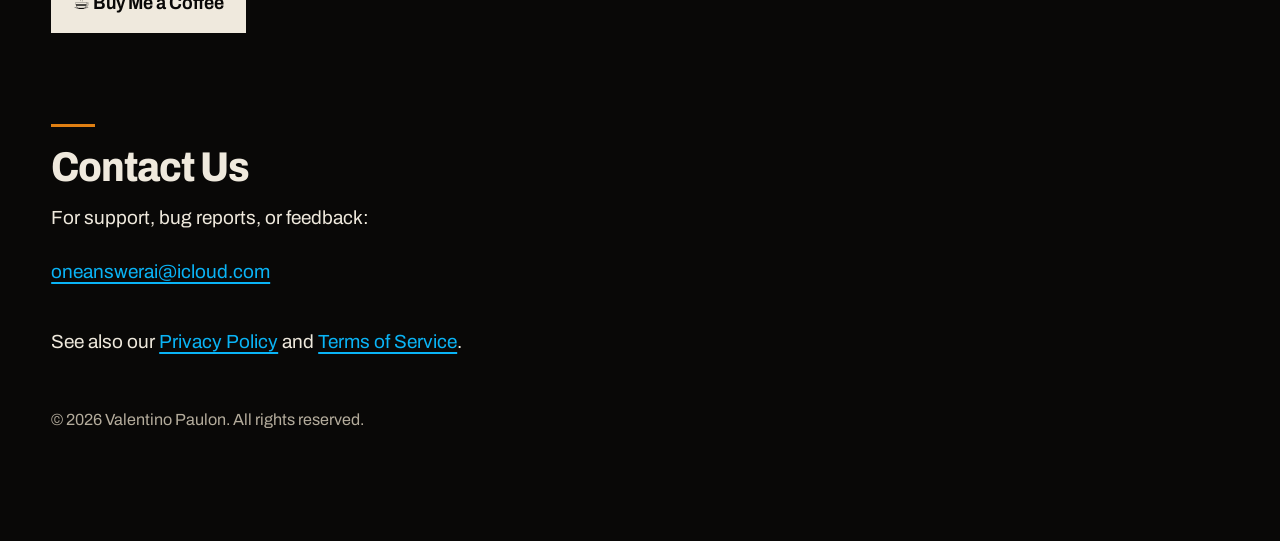
==== commit 0d2fd5ee: "legal: dark look of the marketing site for privacy, terms and support (shared stylesheet, local font" ====
--- a/support.html
+++ b/support.html
@@ -2,69 +2,85 @@
 <html lang="en">
 <head>
     <meta charset="UTF-8">
-    <meta name="viewport" content="width=device-width, initial-scale=1.0">
+    <meta name="viewport" content="width=device-width, initial-scale=1.0, viewport-fit=cover">
+    <meta name="theme-color" content="#090807">
+    <meta name="color-scheme" content="dark">
     <title>OneAnswerAI - Support</title>
-    <style>
-        body {
-            font-family: -apple-system, BlinkMacSystemFont, 'Segoe UI', Roboto, sans-serif;
-            max-width: 800px;
-            margin: 0 auto;
-            padding: 40px 20px;
-            line-height: 1.6;
-            color: #333;
-        }
-        h1 { color: #00B4FF; }
-        h2 { color: #555; margin-top: 30px; }
-        h3 { color: #444; margin-top: 20px; }
-        .faq-answer { margin-left: 0; margin-bottom: 20px; }
-        a { color: #00B4FF; }
-    </style>
+    <link rel="stylesheet" href="legal.css">
 </head>
 <body>
-    <h1>OneAnswerAI - Support</h1>
+    <div class="read-light" aria-hidden="true"></div>
+    <header class="topbar">
+      <div class="topbar-in wrap">
+        <a class="wordmark" href="https://one-answer-ai.com/">OneAnswerAI</a>
+      </div>
+    </header>
+    <main class="read">
+      <article class="legal">
+        <header class="read-head wrap">
+          <nav class="crumbs label" aria-label="Breadcrumb">
+            <a href="https://one-answer-ai.com/">Home</a><span aria-hidden="true">/</span>
+            <span aria-current="page">OneAnswerAI - Support</span>
+          </nav>
+          <h1 class="display art-title">OneAnswerAI - Support</h1>
+          <div class="beams" aria-hidden="true">
+          <svg viewBox="0 0 1000 36" preserveAspectRatio="none" aria-hidden="true" focusable="false">
+            <path d="M0 3 H180 C 270 3 260 18 340 18" stroke="var(--sage)" />
+            <path d="M0 18 H340" stroke="var(--blue)" />
+            <path d="M0 33 H180 C 270 33 260 18 340 18" stroke="var(--orange)" />
+            <path d="M340 18 H1000" stroke="var(--fused)" />
+          </svg>
+        </div>
+        </header>
+        <div class="legal-grid wrap">
+          <div class="prose">
 
-    <h2>Frequently Asked Questions</h2>
+          <h2>Frequently Asked Questions</h2>
 
-    <h3>How does OneAnswerAI work?</h3>
-    <p class="faq-answer">On the free plan, OneAnswerAI answers using Google Gemini. Pro plans add <strong>Fusion</strong> (queries OpenAI, Gemini and Claude at once and combines their responses into a single answer) and <strong>Picking</strong> (you choose which provider answers, with automatic fallback to another provider if your chosen one is temporarily unavailable).</p>
+          <h3>How does OneAnswerAI work?</h3>
+          <p class="faq-answer">On the free plan, OneAnswerAI answers using Google Gemini. Pro plans add <strong>Fusion</strong> (queries OpenAI, Gemini and Claude at once and combines their responses into a single answer) and <strong>Picking</strong> (you choose which provider answers, with automatic fallback to another provider if your chosen one is temporarily unavailable).</p>
 
-    <h3>What AI providers are used?</h3>
-    <p class="faq-answer">OneAnswerAI uses three leading third-party AI providers: OpenAI, Google Gemini, and Anthropic Claude. The specific provider or model used at any given moment may vary based on your subscription tier and operational factors.</p>
+          <h3>What AI providers are used?</h3>
+          <p class="faq-answer">OneAnswerAI uses three leading third-party AI providers: OpenAI, Google Gemini, and Anthropic Claude. The specific provider or model used at any given moment may vary based on your subscription tier and operational factors.</p>
 
-    <h3>Is my data stored?</h3>
-    <p class="faq-answer">Your conversation history is stored on your device and, if you create an account, synced to our servers so you can access it across devices. Queries are sent to AI providers for processing; to fix problems we keep a diagnostic copy of each question, its answer and any attached file for 30 days, then delete it automatically (immediately if you delete your account). Separately, to compare and improve answer quality, we keep for up to 90 days a limited record of the individual answers returned by each AI provider; only the developer can access it, and it is never used for advertising or to train AI models. If you create an account we store your email, an optional display name, and authentication credentials; using the app anonymously stores none of these. The free tier shows ads served by Google AdMob, which uses your device's advertising identifier (IDFA on iOS, with the App Tracking Transparency prompt) to deliver and measure ads; paid subscribers do not see ads. We do not collect precise location data. See our <a href="index.html">Privacy Policy</a> for full details.</p>
+          <h3>Is my data stored?</h3>
+          <p class="faq-answer">Your conversation history is stored on your device and, if you create an account, synced to our servers so you can access it across devices. Queries are sent to AI providers for processing; to fix problems we keep a diagnostic copy of each question, its answer and any attached file for 30 days, then delete it automatically (immediately if you delete your account). Separately, to compare and improve answer quality, we keep for up to 90 days a limited record of the individual answers returned by each AI provider; only the developer can access it, and it is never used for advertising or to train AI models. If you create an account we store your email, an optional display name, and authentication credentials; using the app anonymously stores none of these. The free tier shows ads served by Google AdMob, which uses your device's advertising identifier (IDFA on iOS, with the App Tracking Transparency prompt) to deliver and measure ads; paid subscribers do not see ads. We do not collect precise location data. See our <a href="index.html">Privacy Policy</a> for full details.</p>
 
-    <h3>How do I cancel my subscription?</h3>
-    <p class="faq-answer">On iOS: Settings &gt; [Your Name] &gt; Subscriptions &gt; OneAnswerAI &gt; Cancel Subscription. On Android: Google Play Store &gt; tap your profile icon &gt; Payments &amp; subscriptions &gt; Subscriptions &gt; OneAnswerAI &gt; Cancel. Your subscription remains active until the end of the current billing period.</p>
+          <h3>How do I cancel my subscription?</h3>
+          <p class="faq-answer">On iOS: Settings &gt; [Your Name] &gt; Subscriptions &gt; OneAnswerAI &gt; Cancel Subscription. On Android: Google Play Store &gt; tap your profile icon &gt; Payments &amp; subscriptions &gt; Subscriptions &gt; OneAnswerAI &gt; Cancel. Your subscription remains active until the end of the current billing period.</p>
 
-    <h3>How do I restore purchases?</h3>
-    <p class="faq-answer">Open OneAnswerAI &gt; Settings &gt; Restore Purchases. This will restore any active subscriptions or unused query packs associated with your Apple ID or Google account.</p>
+          <h3>How do I restore purchases?</h3>
+          <p class="faq-answer">Open OneAnswerAI &gt; Settings &gt; Restore Purchases. This will restore any active subscriptions or unused query packs associated with your Apple ID or Google account.</p>
 
-    <h3>What languages are supported?</h3>
-    <p class="faq-answer">OneAnswerAI is available in 7 languages: English, Italian, Spanish, Arabic, Chinese (Simplified), German, and French. The AI can respond in any language you write in.</p>
+          <h3>What languages are supported?</h3>
+          <p class="faq-answer">OneAnswerAI is available in 7 languages: English, Italian, Spanish, Arabic, Chinese (Simplified), German, and French. The AI can respond in any language you write in.</p>
 
-    <h3>Can I analyze PDF documents and images?</h3>
-    <p class="faq-answer">Yes! All users, including the free tier, can send PDF documents and images for AI analysis within their plan's daily or monthly limits (subscribers get higher allowances). Media files are sent to the AI providers to produce your answer; as described under "Is my data stored?", a diagnostic copy is kept for 30 days and then deleted.</p>
+          <h3>Can I analyze PDF documents and images?</h3>
+          <p class="faq-answer">Yes! All users, including the free tier, can send PDF documents and images for AI analysis within their plan's daily or monthly limits (subscribers get higher allowances). Media files are sent to the AI providers to produce your answer; as described under "Is my data stored?", a diagnostic copy is kept for 30 days and then deleted.</p>
 
-    <h3>Can I report an inappropriate or inaccurate answer?</h3>
-    <p class="faq-answer">Yes. Tap the report icon on any answer or generated image (available whether or not you're signed in). We review reports but can't guarantee a response time or outcome for every report.</p>
+          <h3>Can I report an inappropriate or inaccurate answer?</h3>
+          <p class="faq-answer">Yes. Tap the report icon on any answer or generated image (available whether or not you're signed in). We review reports but can't guarantee a response time or outcome for every report.</p>
 
-    <h3>What's the age requirement to use OneAnswerAI?</h3>
-    <p class="faq-answer">You must be 13 or older (14 in Italy, or 13 with parental consent). Image generation and editing are 18+. See our <a href="terms.html">Terms of Service</a> for details.</p>
+          <h3>What's the age requirement to use OneAnswerAI?</h3>
+          <p class="faq-answer">You must be 13 or older (14 in Italy, or 13 with parental consent). Image generation and editing are 18+. See our <a href="terms.html">Terms of Service</a> for details.</p>
 
-    <h3>I found a bug or have a suggestion</h3>
-    <p class="faq-answer">We'd love to hear from you! Please contact us at the email address below with a description of the issue or your suggestion.</p>
+          <h3>I found a bug or have a suggestion</h3>
+          <p class="faq-answer">We'd love to hear from you! Please contact us at the email address below with a description of the issue or your suggestion.</p>
 
-    <h2>Support the Developer</h2>
-    <p>If you enjoy OneAnswerAI and want to support its development, you can buy me a coffee:</p>
-    <p><a href="https://paypal.me/leviathan888" target="_blank" style="display: inline-block; background: #00B4FF; color: white; padding: 10px 20px; border-radius: 8px; text-decoration: none; font-weight: bold;">☕ Buy Me a Coffee</a></p>
+          <h2>Support the Developer</h2>
+          <p>If you enjoy OneAnswerAI and want to support its development, you can buy me a coffee:</p>
+          <p><a href="https://paypal.me/leviathan888" class="btn" target="_blank">☕ Buy Me a Coffee</a></p>
 
-    <h2>Contact Us</h2>
-    <p>For support, bug reports, or feedback:</p>
-    <p><a href="mailto:oneanswerai@icloud.com">oneanswerai@icloud.com</a></p>
+          <h2>Contact Us</h2>
+          <p>For support, bug reports, or feedback:</p>
+          <p><a href="mailto:oneanswerai@icloud.com">oneanswerai@icloud.com</a></p>
 
-    <p style="margin-top: 30px;">See also our <a href="index.html">Privacy Policy</a> and <a href="terms.html">Terms of Service</a>.</p>
+          <p class="legal-see">See also our <a href="index.html">Privacy Policy</a> and <a href="terms.html">Terms of Service</a>.</p>
 
-    <p style="margin-top: 50px; color: #888;">&copy; 2026 Valentino Paulon. All rights reserved.</p>
+          <p class="legal-rights">&copy; 2026 Valentino Paulon. All rights reserved.</p>
+          </div>
+        </div>
+      </article>
+    </main>
 </body>
 </html>
--- a/legal.css
+++ b/legal.css
@@ -0,0 +1,192 @@
+/* OneAnswerAI legal pages (privacy, terms, support).
+   Same dark ground, tokens and reading styles as the marketing site (global.css + read.css).
+   One shared stylesheet; fonts are the two local files in fonts/. No external requests. */
+
+@font-face {
+  font-family: 'Archivo Variable';
+  font-style: normal;
+  font-display: swap;
+  font-weight: 100 900;
+  font-stretch: 62% 125%;
+  src: url('fonts/archivo-latin-wdth-normal.woff2') format('woff2-variations'), url('fonts/archivo-latin-wdth-normal.woff2') format('woff2');
+}
+@font-face {
+  font-family: 'JetBrains Mono Variable';
+  font-style: normal;
+  font-display: swap;
+  font-weight: 100 800;
+  src: url('fonts/jetbrains-mono-latin-wght-normal.woff2') format('woff2-variations'), url('fonts/jetbrains-mono-latin-wght-normal.woff2') format('woff2');
+}
+
+/* ---------- tokens ---------- */
+:root {
+  color-scheme: dark;
+
+  --ink: #090807;
+  --ink-2: #110f0c;
+  --ink-3: #1c1814;
+  --on-ink: #efe9dd;
+  --on-ink-dim: #b4ac9c;
+  --line: rgba(239, 233, 221, 0.14);
+  --line-2: rgba(239, 233, 221, 0.34);
+  --sage: #7aa898;
+  --blue: #4687f4;
+  --orange: #e07f12;
+  --fused: #0ab4f6;
+  --sage-hi: #8fbbab;
+  --blue-hi: #7fabf8;
+  --orange-hi: #f0952e;
+
+  --font: 'Archivo Variable', 'Noto Sans Arabic', 'Geeza Pro', 'PingFang SC', 'Hiragino Sans GB',
+    'Microsoft YaHei', 'Noto Sans SC', system-ui, -apple-system, 'Segoe UI', sans-serif;
+  --mono: 'JetBrains Mono Variable', ui-monospace, 'SF Mono', Menlo, Consolas, monospace;
+
+  --gutter: max(clamp(1.25rem, 4vw, 4.5rem), env(safe-area-inset-left), env(safe-area-inset-right));
+  --safe-t: env(safe-area-inset-top, 0px);
+  --safe-b: env(safe-area-inset-bottom, 0px);
+  --ease: cubic-bezier(0.2, 0.7, 0.1, 1);
+}
+
+/* ---------- base ---------- */
+*, *::before, *::after { box-sizing: border-box; }
+html { -webkit-text-size-adjust: 100%; background: var(--ink); color-scheme: dark; }
+body {
+  position: relative;
+  margin: 0;
+  background: var(--ink);
+  color: var(--on-ink);
+  font-family: var(--font);
+  font-size: clamp(1rem, 0.94rem + 0.25vw, 1.1875rem);
+  line-height: 1.5;
+  font-variation-settings: 'wdth' 100;
+  font-kerning: normal;
+  text-rendering: optimizeLegibility;
+  -webkit-font-smoothing: antialiased;
+  overflow-x: clip;
+  min-height: 100vh;
+}
+h1, h2, h3, p, ul, ol { margin: 0; padding: 0; }
+ul, ol { list-style: none; }
+a { color: inherit; text-decoration: none; overflow-wrap: anywhere; }
+:focus-visible { outline: 2px solid var(--fused); outline-offset: 3px; border-radius: 2px; }
+::selection { background: var(--fused); color: #001018; }
+
+.wrap { padding-inline: var(--gutter); }
+
+.label {
+  font-family: var(--mono);
+  font-size: 0.75rem;
+  letter-spacing: 0.08em;
+  text-transform: uppercase;
+  font-weight: 500;
+  color: var(--on-ink-dim);
+}
+.display {
+  font-weight: 800;
+  font-variation-settings: 'wdth' var(--w, 88);
+  line-height: 0.9;
+  letter-spacing: -0.035em;
+  text-wrap: balance;
+}
+
+/* ---------- top bar: wordmark ---------- */
+.topbar {
+  position: relative; z-index: 2;
+  padding-top: var(--safe-t);
+  border-bottom: 1px solid var(--line);
+  background: rgb(9 8 7 / 0.92);
+}
+.topbar-in { display: flex; align-items: center; min-height: 4rem; }
+.wordmark {
+  display: inline-flex; align-items: center; min-height: 2.75rem; min-width: 2.75rem;
+  font-weight: 800; font-size: 1.15rem; letter-spacing: -0.02em; font-variation-settings: 'wdth' 92;
+  color: var(--on-ink);
+}
+.wordmark:hover { color: var(--fused); }
+
+/* a trace of the three lights behind the page head, drawn inside its own box */
+.read-light {
+  position: absolute; inset: 0 0 auto 0; height: min(52rem, 120vh); z-index: 0; pointer-events: none;
+  background:
+    radial-gradient(ellipse 38% 46% at 84% 8%, rgb(10 180 246 / 0.13), transparent 100%),
+    radial-gradient(ellipse 30% 40% at 62% 0%, rgb(70 135 244 / 0.1), transparent 100%),
+    radial-gradient(ellipse 26% 34% at 98% 34%, rgb(224 127 18 / 0.08), transparent 100%),
+    radial-gradient(ellipse 30% 30% at 40% -6%, rgb(122 168 152 / 0.08), transparent 100%);
+}
+.read { position: relative; z-index: 1; min-height: 70svh; }
+
+/* ---------- page head ---------- */
+.read-head { padding-block: clamp(2.2rem, 7vh, 5rem) 0; }
+.crumbs { display: flex; flex-wrap: wrap; align-items: center; column-gap: 0.7em; margin-bottom: clamp(1.2rem, 3vh, 2.4rem); }
+.crumbs a { display: inline-flex; align-items: center; min-height: 2.75rem; text-decoration: underline 1px; text-underline-offset: 0.35em; color: var(--on-ink); }
+.crumbs a:hover { color: var(--fused); }
+.crumbs span[aria-hidden] { opacity: 0.5; }
+.art-title {
+  font-size: clamp(2.15rem, 1.2rem + 4.6vw, 5.4rem); line-height: 0.98; letter-spacing: -0.03em; max-width: 19ch;
+  --w: 86;
+  overflow-wrap: break-word;
+}
+
+/* three lines become one: the page-head rule */
+.beams { position: relative; height: 2.25rem; margin-top: clamp(1.8rem, 4vw, 3rem); }
+.beams svg { display: block; width: 100%; height: 100%; overflow: visible; }
+.beams path { fill: none; stroke-width: 1.5; vector-effect: non-scaling-stroke; }
+.beams::after {
+  content: ''; position: absolute; left: 34%; top: 50%; width: 9px; height: 9px; margin: -4.5px 0 0 -4.5px; border-radius: 50%;
+  background: var(--fused); box-shadow: 0 0 0 5px rgb(10 180 246 / 0.16), 0 0 26px 6px rgb(10 180 246 / 0.5);
+}
+
+/* ---------- reading body ---------- */
+.legal-grid { padding-block: clamp(1.8rem, 5vh, 3.4rem) calc(clamp(4rem, 12vh, 8rem) + var(--safe-b)); }
+
+.prose { font-size: clamp(1.0625rem, 1rem + 0.32vw, 1.1875rem); line-height: 1.68; max-width: 42rem; overflow-wrap: break-word; }
+.prose > * + * { margin-top: 1.15em; }
+.prose h2 {
+  font-size: clamp(1.75rem, 1.3rem + 1.7vw, 2.6rem); line-height: 1.04; letter-spacing: -0.024em; font-weight: 780;
+  font-variation-settings: 'wdth' 90; text-wrap: balance; margin-top: 2.2em;
+}
+/* each section opens under a short bar in one of the three colours */
+.prose h2::before { content: ''; display: block; width: 2.75rem; height: 3px; margin-bottom: 1.15rem; background: var(--sage); }
+.prose h2:nth-of-type(3n + 2)::before { background: var(--blue); }
+.prose h2:nth-of-type(3n)::before { background: var(--orange); }
+.prose h3 {
+  font-size: 1.28em; line-height: 1.2; letter-spacing: -0.012em; font-weight: 700; font-variation-settings: 'wdth' 96;
+  margin-top: 1.6em; text-wrap: balance;
+}
+.prose :is(h2, h3) + * { margin-top: 0.7em; }
+.prose h2 + h3 { margin-top: 1.3em; }
+.prose > h2:first-child { margin-top: 0; }
+.prose strong { font-weight: 720; color: #fff; }
+.prose a { color: var(--fused); text-decoration: underline 1.5px; text-underline-offset: 0.22em; }
+.prose a:hover { text-decoration-thickness: 3px; }
+.prose ul { display: grid; gap: 0.7em; }
+.prose li { position: relative; padding-inline-start: 1.7em; }
+.prose ul > li::before { content: ''; position: absolute; inset-inline-start: 0.1em; top: 0.84em; width: 0.7em; height: 2px; background: var(--fused); }
+
+/* legal specifics */
+/* the first paragraph is the "Last updated" line, not a lede */
+.prose > p:first-child { font-size: 0.85em; line-height: 1.5; font-weight: 400; letter-spacing: 0; }
+.prose .updated { font-family: var(--mono); color: var(--on-ink-dim); }
+.prose p:has(> a[href^='mailto:']) { overflow-wrap: anywhere; }
+/* FAQ: each question and its answer read as one entry in a plain list */
+.prose h3 + .faq-answer { margin-top: 0.5em; }
+.prose h3:has(+ .faq-answer) { padding-top: 1.1em; border-top: 1px solid var(--line); }
+.prose .legal-see { margin-top: 2em; }
+.prose .legal-rights { margin-top: 3em; font-size: 0.85em; color: var(--on-ink-dim); }
+
+/* the PayPal link: a solid button in the site's action style */
+.prose a.btn {
+  display: inline-flex; align-items: center; min-height: 2.75rem; padding: 0.7em 1.15em;
+  background: var(--on-ink); color: var(--ink); font-weight: 650; font-variation-settings: 'wdth' 92;
+  text-decoration: none; overflow-wrap: normal;
+}
+.prose a.btn:hover { background: var(--fused); color: #00131c; text-decoration: none; }
+.prose a.btn:focus-visible { outline-offset: 4px; }
+@media (prefers-reduced-motion: no-preference) {
+  .wordmark, .crumbs a, .prose a.btn { transition: color 0.2s, background-color 0.2s; }
+}
+
+/* phones */
+@media (max-width: 820px) {
+  .prose h2 { font-size: clamp(1.6rem, 6.4vw, 2.2rem); }
+}
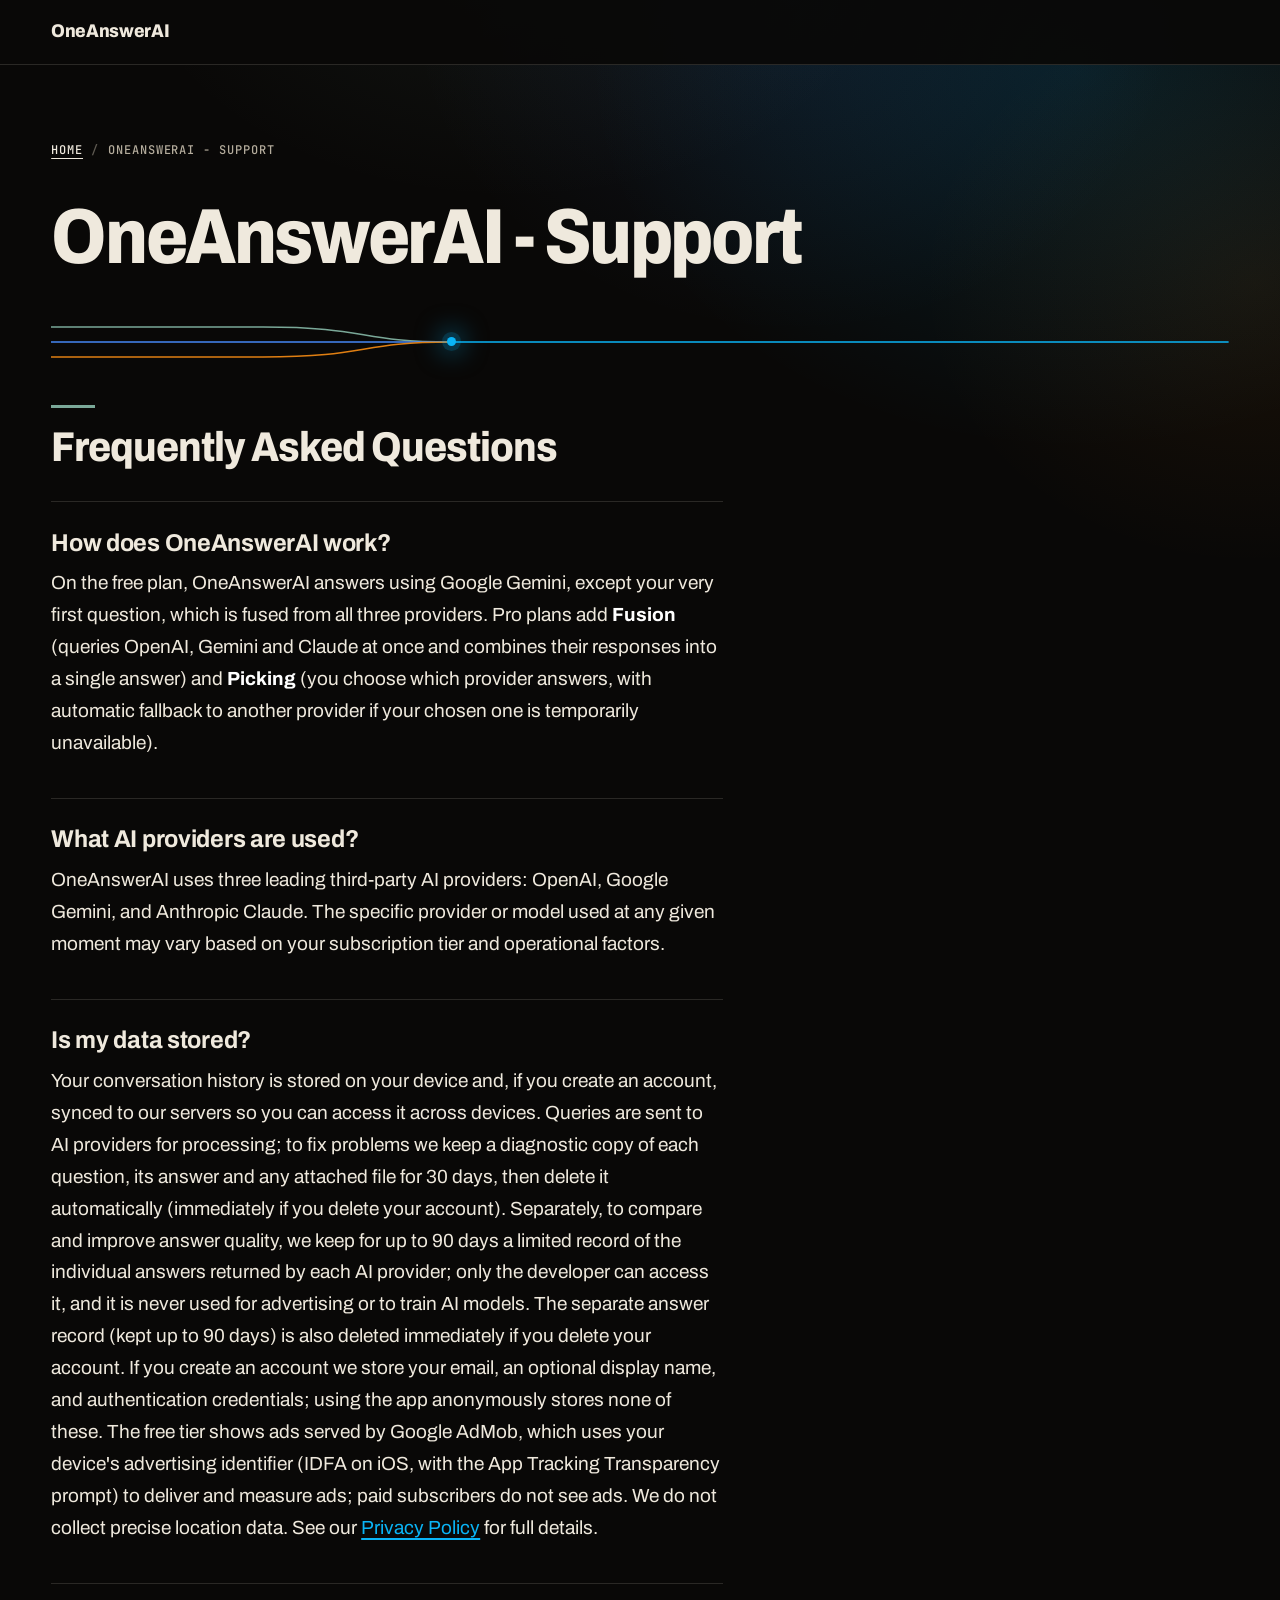
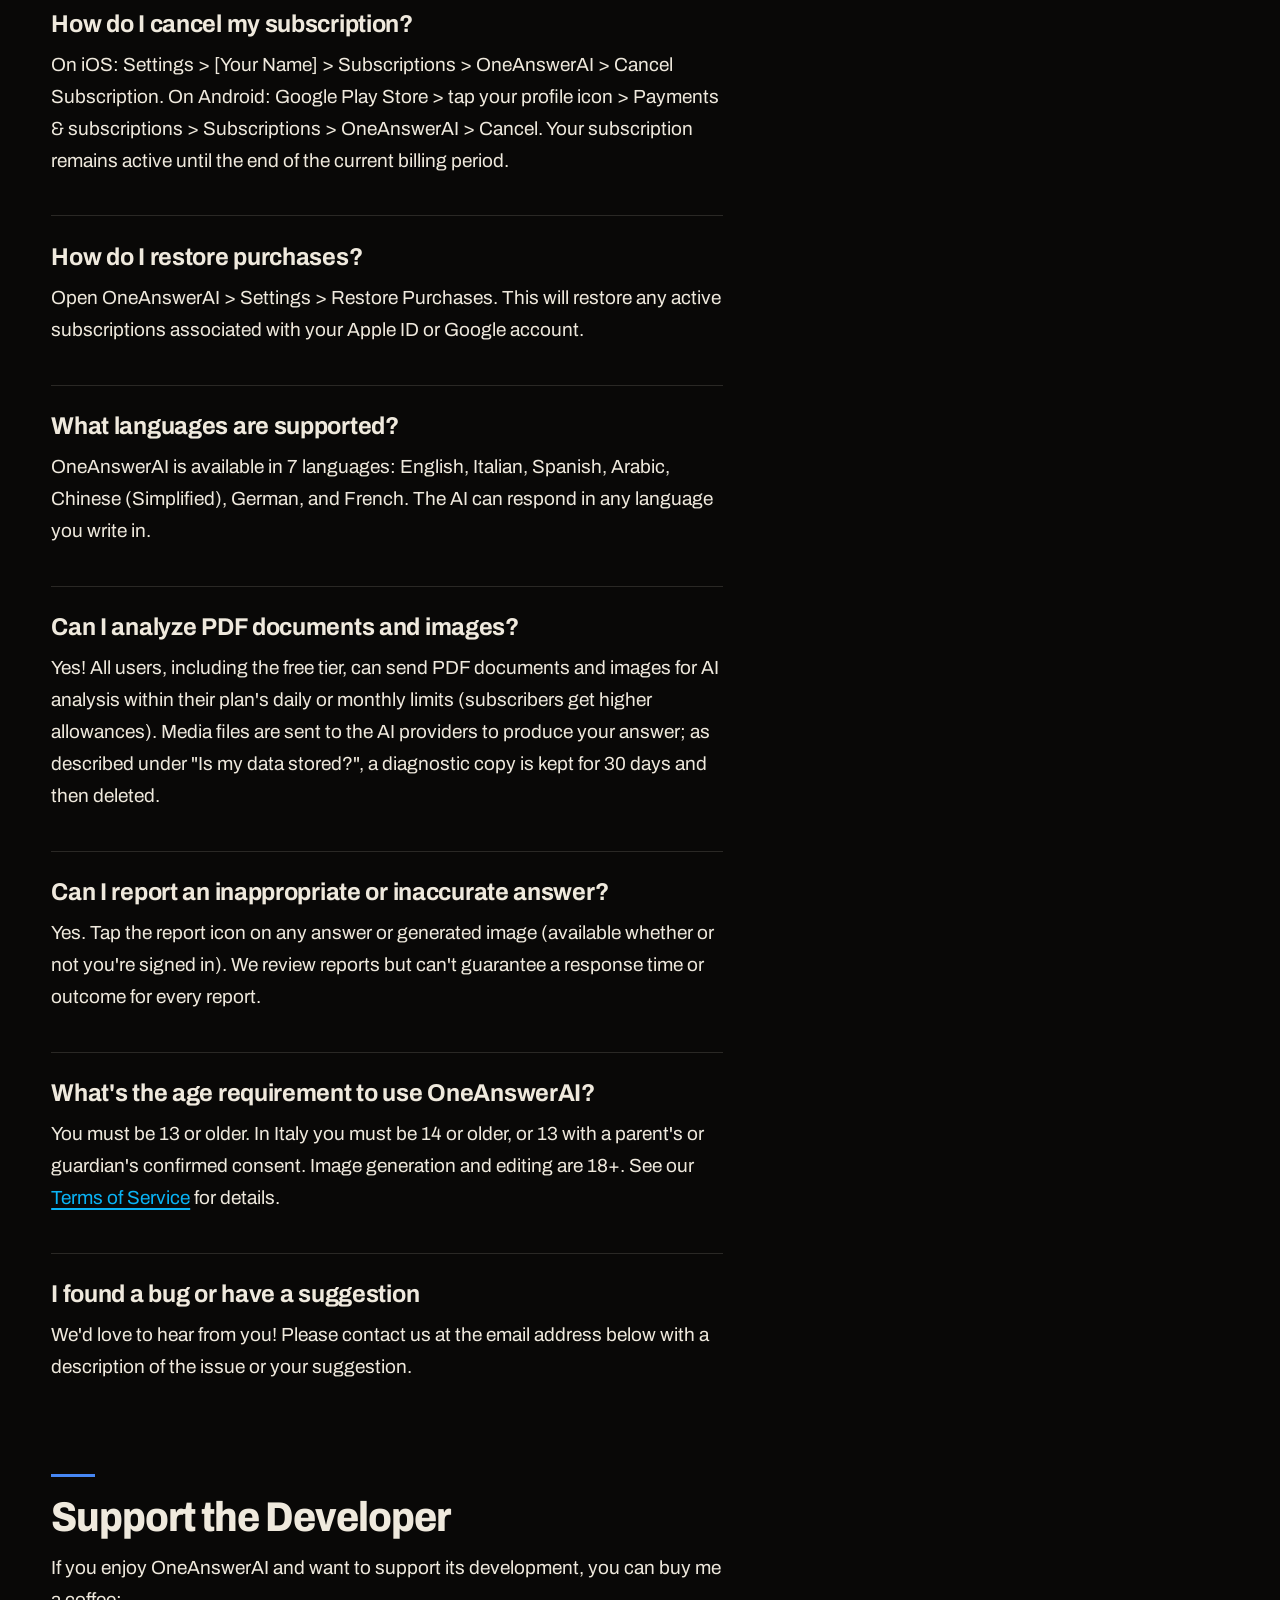
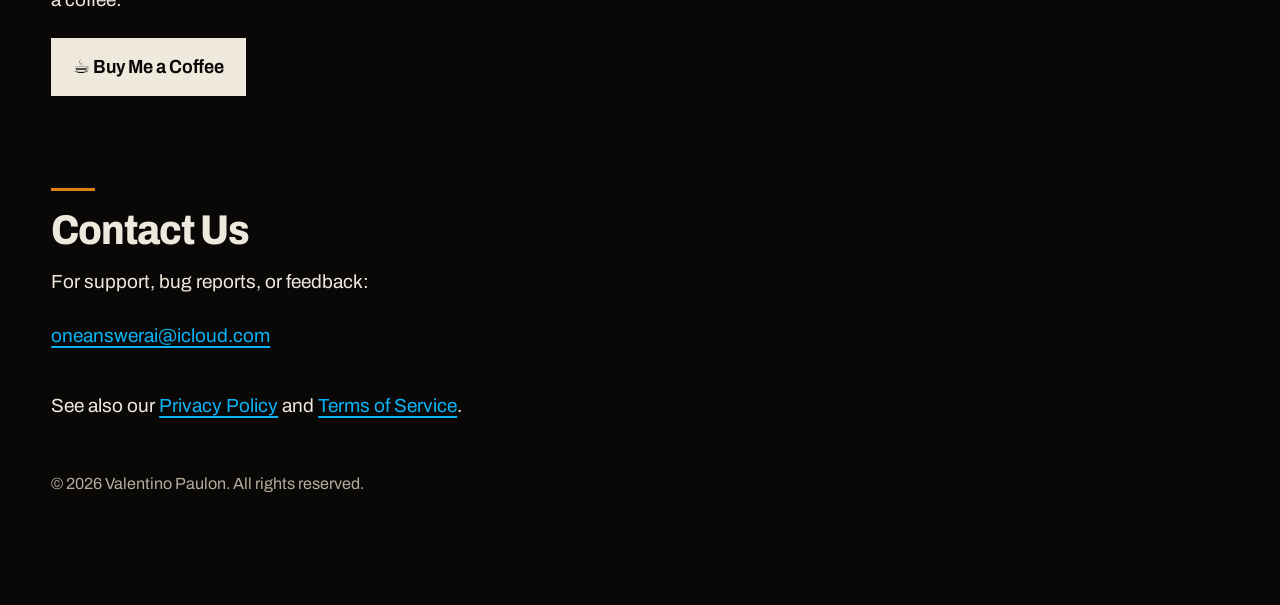
==== commit 44fad463: "legal: first fused free question, 90-day record removed on account deletion, restore covers subscrip" ====
--- a/support.html
+++ b/support.html
@@ -38,19 +38,19 @@
           <h2>Frequently Asked Questions</h2>
 
           <h3>How does OneAnswerAI work?</h3>
-          <p class="faq-answer">On the free plan, OneAnswerAI answers using Google Gemini. Pro plans add <strong>Fusion</strong> (queries OpenAI, Gemini and Claude at once and combines their responses into a single answer) and <strong>Picking</strong> (you choose which provider answers, with automatic fallback to another provider if your chosen one is temporarily unavailable).</p>
+          <p class="faq-answer">On the free plan, OneAnswerAI answers using Google Gemini, except your very first question, which is fused from all three providers. Pro plans add <strong>Fusion</strong> (queries OpenAI, Gemini and Claude at once and combines their responses into a single answer) and <strong>Picking</strong> (you choose which provider answers, with automatic fallback to another provider if your chosen one is temporarily unavailable).</p>
 
           <h3>What AI providers are used?</h3>
           <p class="faq-answer">OneAnswerAI uses three leading third-party AI providers: OpenAI, Google Gemini, and Anthropic Claude. The specific provider or model used at any given moment may vary based on your subscription tier and operational factors.</p>
 
           <h3>Is my data stored?</h3>
-          <p class="faq-answer">Your conversation history is stored on your device and, if you create an account, synced to our servers so you can access it across devices. Queries are sent to AI providers for processing; to fix problems we keep a diagnostic copy of each question, its answer and any attached file for 30 days, then delete it automatically (immediately if you delete your account). Separately, to compare and improve answer quality, we keep for up to 90 days a limited record of the individual answers returned by each AI provider; only the developer can access it, and it is never used for advertising or to train AI models. If you create an account we store your email, an optional display name, and authentication credentials; using the app anonymously stores none of these. The free tier shows ads served by Google AdMob, which uses your device's advertising identifier (IDFA on iOS, with the App Tracking Transparency prompt) to deliver and measure ads; paid subscribers do not see ads. We do not collect precise location data. See our <a href="index.html">Privacy Policy</a> for full details.</p>
+          <p class="faq-answer">Your conversation history is stored on your device and, if you create an account, synced to our servers so you can access it across devices. Queries are sent to AI providers for processing; to fix problems we keep a diagnostic copy of each question, its answer and any attached file for 30 days, then delete it automatically (immediately if you delete your account). Separately, to compare and improve answer quality, we keep for up to 90 days a limited record of the individual answers returned by each AI provider; only the developer can access it, and it is never used for advertising or to train AI models. The separate answer record (kept up to 90 days) is also deleted immediately if you delete your account. If you create an account we store your email, an optional display name, and authentication credentials; using the app anonymously stores none of these. The free tier shows ads served by Google AdMob, which uses your device's advertising identifier (IDFA on iOS, with the App Tracking Transparency prompt) to deliver and measure ads; paid subscribers do not see ads. We do not collect precise location data. See our <a href="index.html">Privacy Policy</a> for full details.</p>
 
           <h3>How do I cancel my subscription?</h3>
           <p class="faq-answer">On iOS: Settings &gt; [Your Name] &gt; Subscriptions &gt; OneAnswerAI &gt; Cancel Subscription. On Android: Google Play Store &gt; tap your profile icon &gt; Payments &amp; subscriptions &gt; Subscriptions &gt; OneAnswerAI &gt; Cancel. Your subscription remains active until the end of the current billing period.</p>
 
           <h3>How do I restore purchases?</h3>
-          <p class="faq-answer">Open OneAnswerAI &gt; Settings &gt; Restore Purchases. This will restore any active subscriptions or unused query packs associated with your Apple ID or Google account.</p>
+          <p class="faq-answer">Open OneAnswerAI &gt; Settings &gt; Restore Purchases. This will restore any active subscriptions associated with your Apple ID or Google account.</p>
 
           <h3>What languages are supported?</h3>
           <p class="faq-answer">OneAnswerAI is available in 7 languages: English, Italian, Spanish, Arabic, Chinese (Simplified), German, and French. The AI can respond in any language you write in.</p>
@@ -62,14 +62,14 @@
           <p class="faq-answer">Yes. Tap the report icon on any answer or generated image (available whether or not you're signed in). We review reports but can't guarantee a response time or outcome for every report.</p>
 
           <h3>What's the age requirement to use OneAnswerAI?</h3>
-          <p class="faq-answer">You must be 13 or older (14 in Italy, or 13 with parental consent). Image generation and editing are 18+. See our <a href="terms.html">Terms of Service</a> for details.</p>
+          <p class="faq-answer">You must be 13 or older. In Italy you must be 14 or older, or 13 with a parent's or guardian's confirmed consent. Image generation and editing are 18+. See our <a href="terms.html">Terms of Service</a> for details.</p>
 
           <h3>I found a bug or have a suggestion</h3>
           <p class="faq-answer">We'd love to hear from you! Please contact us at the email address below with a description of the issue or your suggestion.</p>
 
           <h2>Support the Developer</h2>
           <p>If you enjoy OneAnswerAI and want to support its development, you can buy me a coffee:</p>
-          <p><a href="https://paypal.me/leviathan888" class="btn" target="_blank">☕ Buy Me a Coffee</a></p>
+          <p><a href="https://paypal.me/leviathan888" class="btn" target="_blank" rel="noopener">☕ Buy Me a Coffee</a></p>
 
           <h2>Contact Us</h2>
           <p>For support, bug reports, or feedback:</p>
